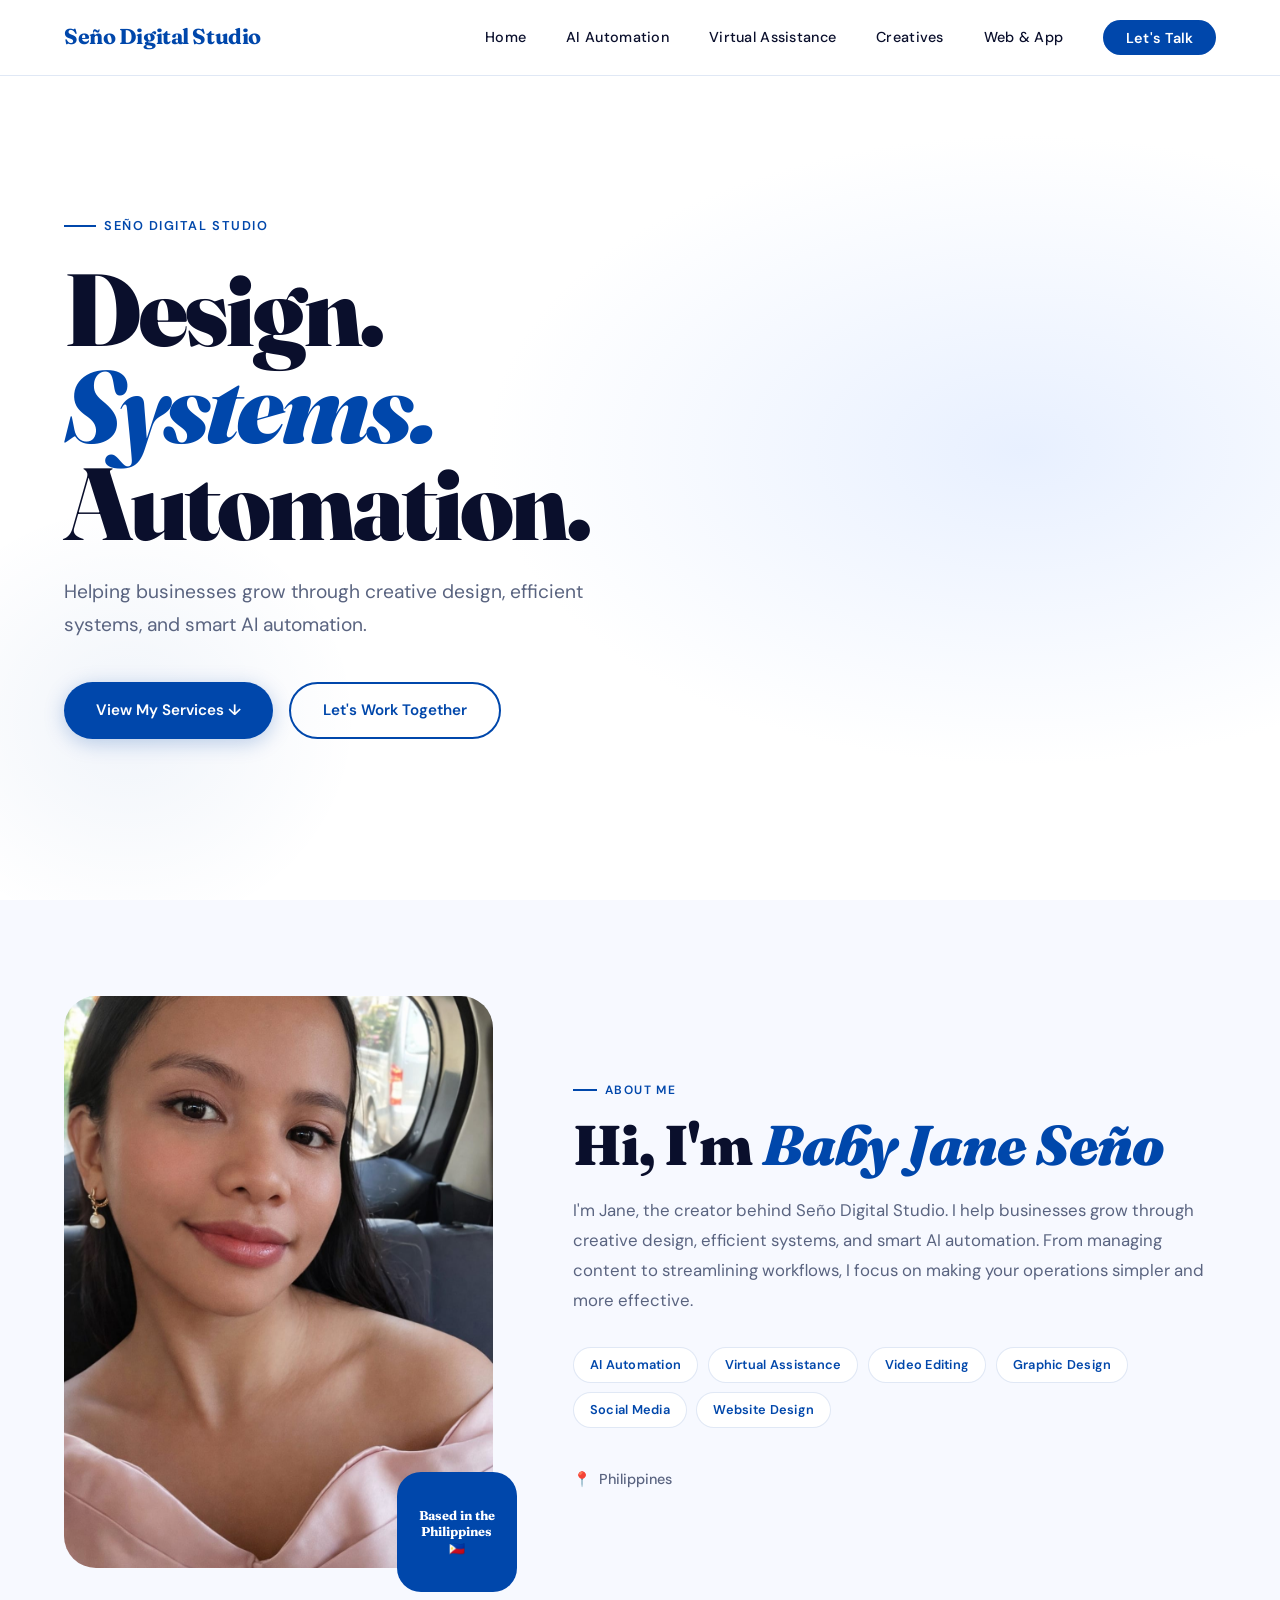
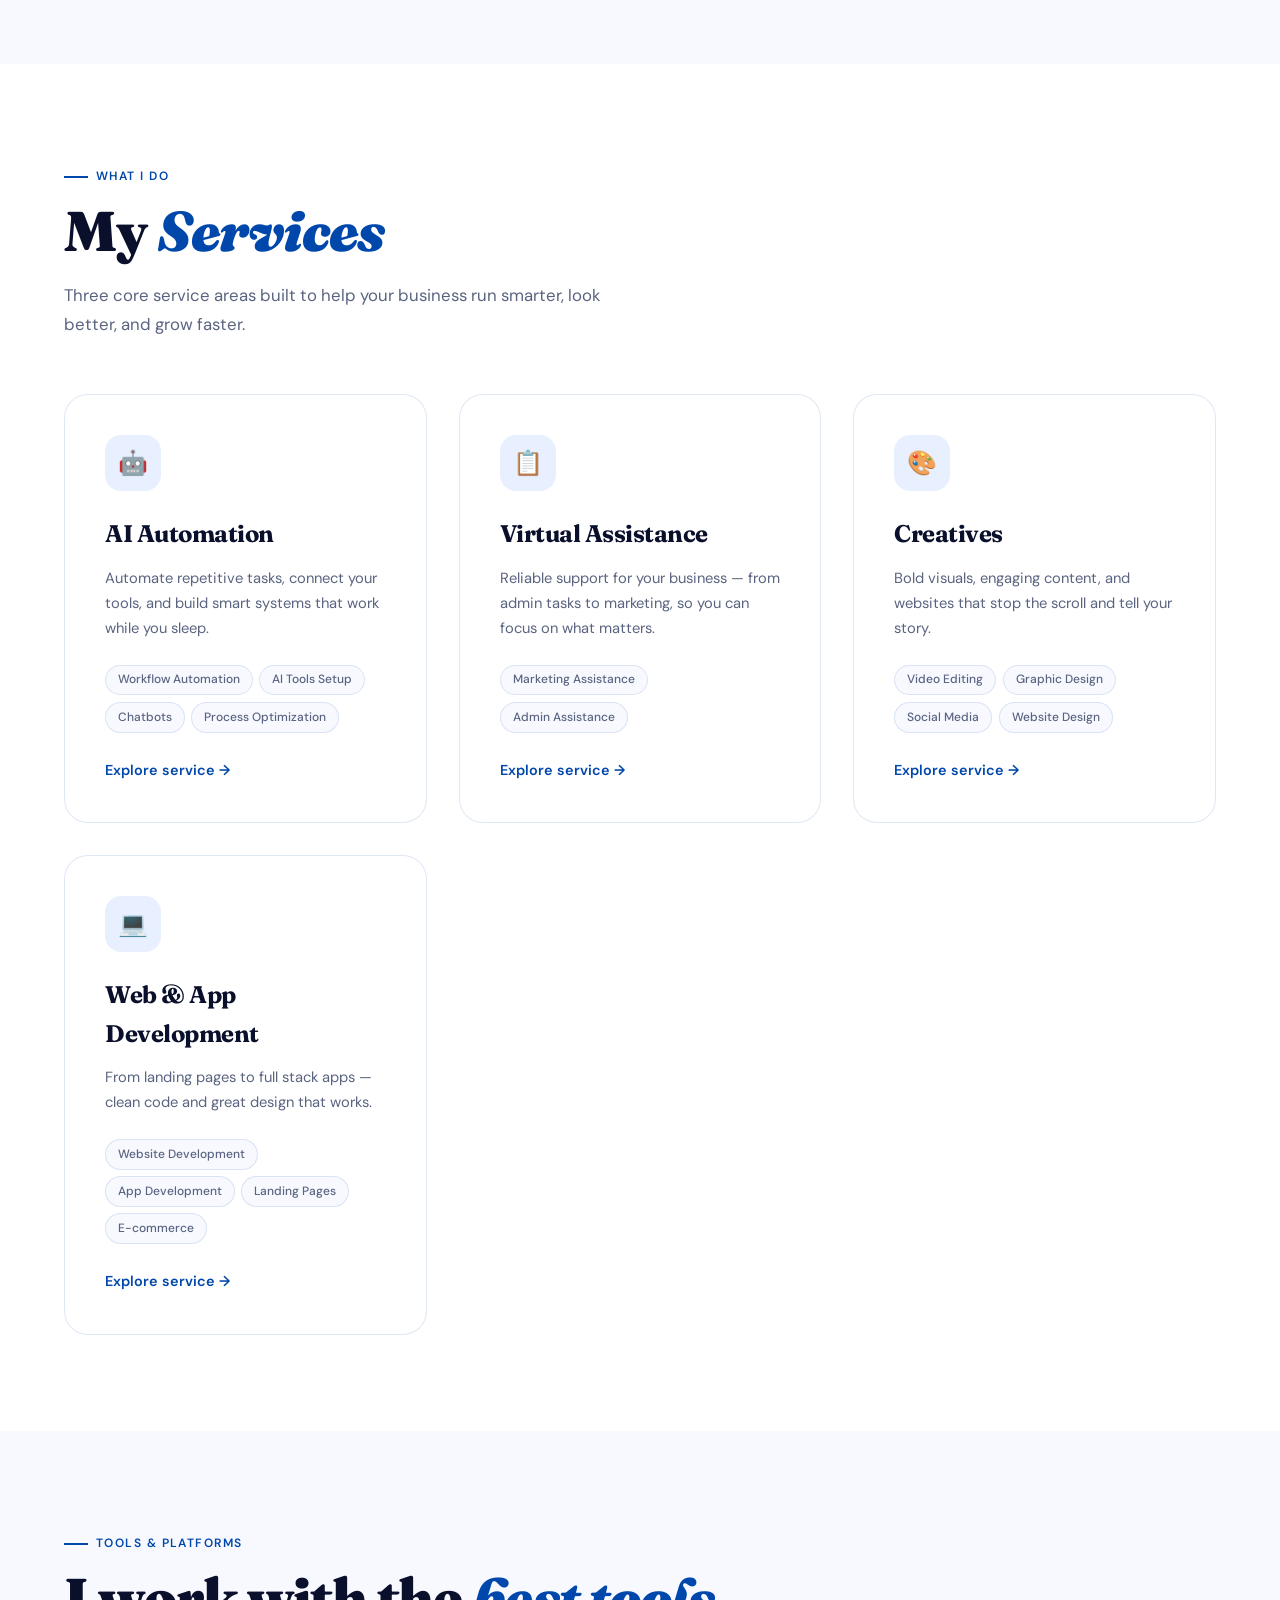
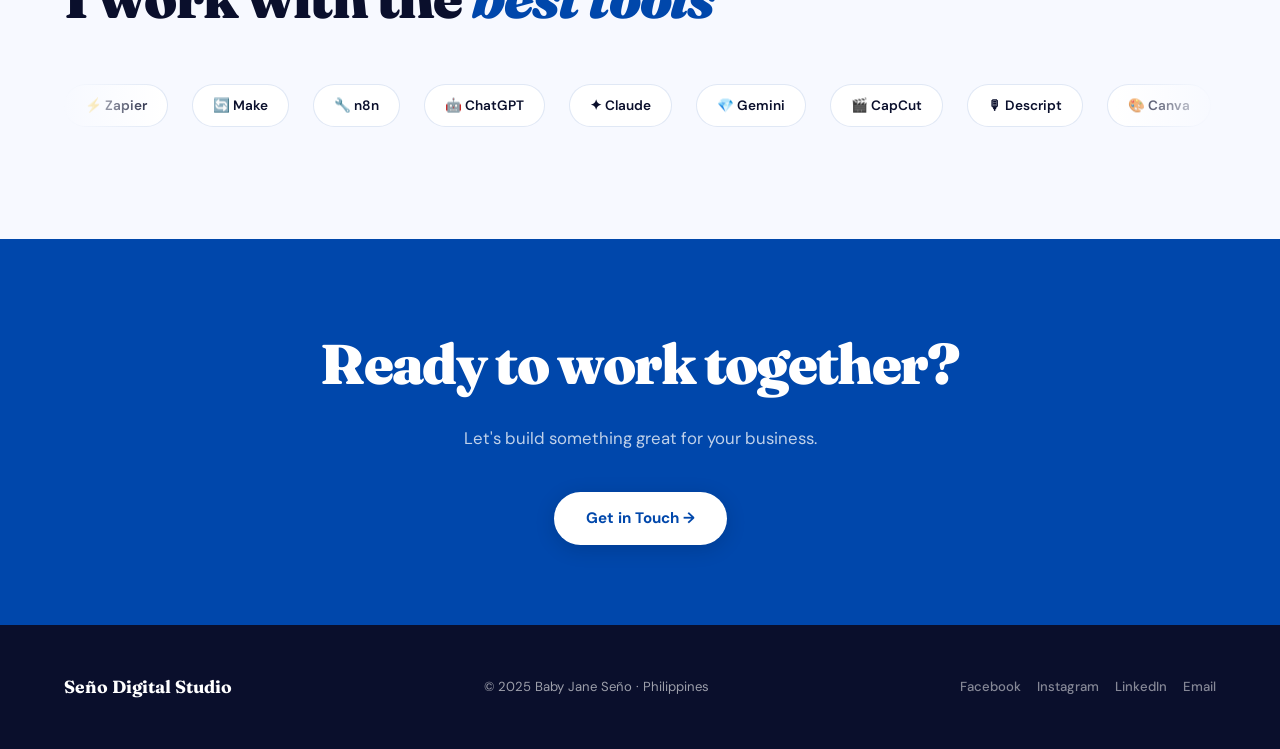
==== index.html @ e66ce0aa "Update index.html" ====
<!DOCTYPE html>
<html lang="en">
<head>
  <meta charset="UTF-8" />
  <meta name="viewport" content="width=device-width, initial-scale=1.0" />
  <title>Seño Digital Studio — Baby Jane Seño</title>
  <meta name="description" content="Helping businesses grow through design, systems, and smart automations. Freelance services in AI Automation, Virtual Assistance, and Creative Design.">
  <link rel="stylesheet" href="styles.css" />
  <!-- Google tag (gtag.js) -->
<script async src="https://www.googletagmanager.com/gtag/js?id=G-JZ7YSRFRRG"></script>
<script>
  window.dataLayer = window.dataLayer || [];
  function gtag(){dataLayer.push(arguments);}
  gtag('js', new Date());

  gtag('config', 'G-JZ7YSRFRRG');
</script>
</head>
<body>

<!-- NAV -->
<nav>
  <a href="/portfolio/index.html" class="nav-logo">Seño Digital Studio</a>
  <ul class="nav-links">
    <li><a href="/portfolio/index.html">Home</a></li>
    <li><a href="/portfolio/ai-automation.html">AI Automation</a></li>
    <li><a href="/portfolio/virtual-assistance.html">Virtual Assistance</a></li>
    <li><a href="/portfolio/creatives.html">Creatives</a></li>
    <li><a href="/portfolio/web-app-development.html">Web & App</a></li>
    <li><a href="/portfolio/contact.html" class="nav-cta">Let's Talk</a></li>
  </ul>
  <button class="hamburger" aria-label="Menu">
    <span></span><span></span><span></span>
  </button>
</nav>
<div class="mobile-menu">
  <a href="index.html">Home</a>
  <a href="ai-automation.html">AI Automation</a>
  <a href="virtual-assistance.html">Virtual Assistance</a>
  <a href="creatives.html">Creatives</a>
  <a href="/portfolio/web-app-development.html">Web & App</a>
  <a href="contact.html" class="nav-cta">Let's Talk</a>
</div>

<!-- HERO -->
<section class="hero">
  <div class="hero-bg"></div>
  <div class="hero-content">
    <div class="hero-eyebrow">Seño Digital Studio</div>
    <h1>Design.<br><em>Systems.</em><br>Automation.</h1>
    <p class="hero-sub">Helping businesses grow through creative design, efficient systems, and smart AI automation.</p>
    <div class="hero-actions">
      <a href="#services" class="btn-primary">View My Services ↓</a>
      <a href="contact.html" class="btn-secondary">Let's Work Together</a>
    </div>
  </div>
</section>

<!-- ABOUT -->
<section class="about" id="about">
  <div class="about-grid">
    <div class="about-photo reveal">
      <div class="about-photo-frame">
       <img src="profile.jpeg" alt="Baby Jane Seño" style="width:100%; height:100%; object-fit:cover;" />
      </div>
      <div class="about-photo-accent">Based in the<br>Philippines 🇵🇭</div>
    </div>
    <div class="about-text">
      <div class="section-label reveal">About Me</div>
      <h2 class="section-title reveal">Hi, I'm <em>Baby Jane Seño</em></h2>
      <p class="about-bio reveal">I'm Jane, the creator behind Seño Digital Studio. I help businesses grow through creative design, efficient systems, and smart AI automation. From managing content to streamlining workflows, I focus on making your operations simpler and more effective.</p>
      <div class="about-tags reveal">
        <span class="tag">AI Automation</span>
        <span class="tag">Virtual Assistance</span>
        <span class="tag">Video Editing</span>
        <span class="tag">Graphic Design</span>
        <span class="tag">Social Media</span>
        <span class="tag">Website Design</span>
      </div>
      <div class="about-location reveal">
        <span>📍</span> Philippines
      </div>
    </div>
  </div>
</section>

<!-- SERVICES -->
<section id="services" style="background: var(--white);">
  <div class="section-label reveal">What I Do</div>
  <h2 class="section-title reveal">My <em>Services</em></h2>
  <p class="section-sub reveal">Three core service areas built to help your business run smarter, look better, and grow faster.</p>
  <div class="services-grid">
    <a href="ai-automation.html" class="service-card reveal" data-delay="0">
      <div class="service-icon">🤖</div>
      <h3>AI Automation</h3>
      <p>Automate repetitive tasks, connect your tools, and build smart systems that work while you sleep.</p>
      <div class="service-sub-tags">
        <span class="sub-tag">Workflow Automation</span>
        <span class="sub-tag">AI Tools Setup</span>
        <span class="sub-tag">Chatbots</span>
        <span class="sub-tag">Process Optimization</span>
      </div>
      <span class="service-link">Explore service →</span>
    </a>
    <a href="virtual-assistance.html" class="service-card reveal" data-delay="100">
      <div class="service-icon">📋</div>
      <h3>Virtual Assistance</h3>
      <p>Reliable support for your business — from admin tasks to marketing, so you can focus on what matters.</p>
      <div class="service-sub-tags">
        <span class="sub-tag">Marketing Assistance</span>
        <span class="sub-tag">Admin Assistance</span>
      </div>
      <span class="service-link">Explore service →</span>
    </a>
    <a href="creatives.html" class="service-card reveal" data-delay="200">
      <div class="service-icon">🎨</div>
      <h3>Creatives</h3>
      <p>Bold visuals, engaging content, and websites that stop the scroll and tell your story.</p>
      <div class="service-sub-tags">
        <span class="sub-tag">Video Editing</span>
        <span class="sub-tag">Graphic Design</span>
        <span class="sub-tag">Social Media</span>
        <span class="sub-tag">Website Design</span>
      </div>
      <span class="service-link">Explore service →</span>
    </a>
    <a href="/portfolio/web-app-development.html" class="service-card reveal" data-delay="300">
  <div class="service-icon">💻</div>
  <h3>Web & App Development</h3>
  <p>From landing pages to full stack apps — clean code and great design that works.</p>
  <div class="service-sub-tags">
    <span class="sub-tag">Website Development</span>
    <span class="sub-tag">App Development</span>
    <span class="sub-tag">Landing Pages</span>
    <span class="sub-tag">E-commerce</span>
  </div>
  <span class="service-link">Explore service →</span>
</a>
  </div>
</section>

<!-- TOOLS -->
<section class="tools">
  <div class="section-label reveal">Tools & Platforms</div>
  <h2 class="section-title reveal" style="margin-bottom:2.5rem;">I work with the <em>best tools</em></h2>
  <div class="tools-marquee-wrapper">
    <div class="tools-marquee">
      <span class="tool-pill">⚡ Zapier</span>
      <span class="tool-pill">🔄 Make</span>
      <span class="tool-pill">🔧 n8n</span>
      <span class="tool-pill">🤖 ChatGPT</span>
      <span class="tool-pill">✦ Claude</span>
      <span class="tool-pill">💎 Gemini</span>
      <span class="tool-pill">🎬 CapCut</span>
      <span class="tool-pill">🎙 Descript</span>
      <span class="tool-pill">🎨 Canva</span>
      <span class="tool-pill">📊 Google Workspace</span>
      <span class="tool-pill">✅ Asana</span>
      <span class="tool-pill">📋 ClickUp</span>
      <span class="tool-pill">📌 Trello</span>
      <span class="tool-pill">📣 Buffer</span>
      <span class="tool-pill">🌐 WordPress</span>
      <span class="tool-pill">🏗 Wix</span>
      <span class="tool-pill">🔗 Carrd</span>
      <span class="tool-pill">🚂 Railway</span>
      <span class="tool-pill">▲ Vercel</span>
      <span class="tool-pill">🐙 GitHub</span>
      <span class="tool-pill">📋 Monday.com</span>
      <!-- Duplicate for infinite scroll -->
      <span class="tool-pill">⚡ Zapier</span>
      <span class="tool-pill">🔄 Make</span>
      <span class="tool-pill">🔧 n8n</span>
      <span class="tool-pill">🤖 ChatGPT</span>
      <span class="tool-pill">✦ Claude</span>
      <span class="tool-pill">💎 Gemini</span>
      <span class="tool-pill">🎬 CapCut</span>
      <span class="tool-pill">🎙 Descript</span>
      <span class="tool-pill">🎨 Canva</span>
      <span class="tool-pill">📊 Google Workspace</span>
      <span class="tool-pill">✅ Asana</span>
      <span class="tool-pill">📋 ClickUp</span>
      <span class="tool-pill">📌 Trello</span>
      <span class="tool-pill">📣 Buffer</span>
      <span class="tool-pill">🌐 WordPress</span>
      <span class="tool-pill">🏗 Wix</span>
      <span class="tool-pill">🔗 Carrd</span>
      <span class="tool-pill">🚂 Railway</span>
      <span class="tool-pill">▲ Vercel</span>
      <span class="tool-pill">🐙 GitHub</span>
      <span class="tool-pill">📋 Monday.com</span>
    </div>
  </div>
</section>

<!-- CTA -->
<div class="cta-band">
  <h2>Ready to work together?</h2>
  <p>Let's build something great for your business.</p>
  <a href="contact.html" class="btn-white">Get in Touch →</a>
</div>

<!-- FOOTER -->
<footer>
  <a href="index.html" class="footer-logo">Seño Digital Studio</a>
  <span class="footer-copy">© 2025 Baby Jane Seño · Philippines</span>
  <div class="footer-socials">
    <a href="https://www.facebook.com/profile.php?id=61582298600298" target="_blank">Facebook</a>
    <a href="https://www.instagram.com/enaj.freelancer" target="_blank">Instagram</a>
    <a href="https://www.linkedin.com/in/babyjaneseno" target="_blank">LinkedIn</a>
    <a href="mailto:enaj.freelance@gmail.com">Email</a>
  </div>
</footer>

<script src="main.js"></script>
</body>
</html>
---- styles.css ----
@import url('https://fonts.googleapis.com/css2?family=Fraunces:ital,opsz,wght@0,9..144,300;0,9..144,700;0,9..144,900;1,9..144,300;1,9..144,700&family=DM+Sans:wght@300;400;500;600&display=swap');

:root {
  --cobalt: #0047AB;
  --cobalt-dark: #003380;
  --cobalt-deeper: #002060;
  --cobalt-light: #e8f0ff;
  --cobalt-mid: #4a7fd4;
  --white: #ffffff;
  --off-white: #f7f9ff;
  --text-dark: #0a0f2c;
  --text-muted: #5a6480;
  --border: rgba(0, 71, 171, 0.12);
  --font-heading: 'Fraunces', serif;
  --font-body: 'DM Sans', sans-serif;
  --transition: 0.3s cubic-bezier(0.4, 0, 0.2, 1);
  --shadow: 0 4px 24px rgba(0, 71, 171, 0.10);
  --shadow-hover: 0 12px 40px rgba(0, 71, 171, 0.18);
}

*, *::before, *::after { box-sizing: border-box; margin: 0; padding: 0; }

html { scroll-behavior: smooth; }

body {
  font-family: var(--font-body);
  background: var(--white);
  color: var(--text-dark);
  line-height: 1.6;
  overflow-x: hidden;
}

/* ── NAV ── */
nav {
  position: fixed;
  top: 0; left: 0; right: 0;
  z-index: 100;
  display: flex;
  align-items: center;
  justify-content: space-between;
  padding: 1.25rem 5%;
  background: rgba(255,255,255,0.92);
  backdrop-filter: blur(12px);
  border-bottom: 1px solid var(--border);
  transition: var(--transition);
}

.nav-logo {
  font-family: var(--font-heading);
  font-size: 1.35rem;
  font-weight: 700;
  color: var(--cobalt);
  text-decoration: none;
  letter-spacing: -0.02em;
}

.nav-links {
  display: flex;
  gap: 2.5rem;
  list-style: none;
}

.nav-links a {
  font-size: 0.9rem;
  font-weight: 500;
  color: var(--text-dark);
  text-decoration: none;
  letter-spacing: 0.02em;
  transition: color var(--transition);
  position: relative;
}

.nav-links a::after {
  content: '';
  position: absolute;
  bottom: -4px; left: 0;
  width: 0; height: 2px;
  background: var(--cobalt);
  transition: width var(--transition);
}

.nav-links a:hover { color: var(--cobalt); }
.nav-links a:hover::after { width: 100%; }
.nav-links a.active { color: var(--cobalt); }
.nav-links a.active::after { width: 100%; }

.nav-cta {
  background: var(--cobalt);
  color: var(--white) !important;
  padding: 0.55rem 1.4rem;
  border-radius: 100px;
  font-weight: 600 !important;
  transition: background var(--transition), transform var(--transition) !important;
}
.nav-cta::after { display: none !important; }
.nav-cta:hover { background: var(--cobalt-dark) !important; transform: translateY(-1px); }

/* Hamburger */
.hamburger {
  display: none;
  flex-direction: column;
  gap: 5px;
  cursor: pointer;
  padding: 4px;
  background: none;
  border: none;
}
.hamburger span {
  display: block;
  width: 24px; height: 2px;
  background: var(--text-dark);
  border-radius: 2px;
  transition: var(--transition);
}
.hamburger.open span:nth-child(1) { transform: translateY(7px) rotate(45deg); }
.hamburger.open span:nth-child(2) { opacity: 0; }
.hamburger.open span:nth-child(3) { transform: translateY(-7px) rotate(-45deg); }

.mobile-menu {
  display: none;
  position: fixed;
  top: 72px; left: 0; right: 0;
  background: var(--white);
  border-bottom: 1px solid var(--border);
  padding: 1.5rem 5%;
  z-index: 99;
  flex-direction: column;
  gap: 1.25rem;
}
.mobile-menu.open { display: flex; }
.mobile-menu a {
  font-size: 1.05rem;
  font-weight: 500;
  color: var(--text-dark);
  text-decoration: none;
  padding: 0.5rem 0;
  border-bottom: 1px solid var(--border);
  transition: color var(--transition);
}
.mobile-menu a:hover { color: var(--cobalt); }
.mobile-menu a.nav-cta {
  background: var(--cobalt);
  color: var(--white);
  text-align: center;
  padding: 0.75rem;
  border-radius: 100px;
  border: none;
}

/* ── HERO ── */
.hero {
  min-height: 100vh;
  display: flex;
  align-items: center;
  padding: 8rem 5% 5rem;
  position: relative;
  overflow: hidden;
  background: var(--white);
}

.hero-bg {
  position: absolute;
  inset: 0;
  background:
    radial-gradient(ellipse 60% 50% at 80% 50%, var(--cobalt-light) 0%, transparent 70%),
    radial-gradient(ellipse 30% 40% at 10% 80%, rgba(0,71,171,0.06) 0%, transparent 60%);
  pointer-events: none;
}

.hero-content { position: relative; max-width: 780px; }

.hero-eyebrow {
  display: inline-flex;
  align-items: center;
  gap: 0.5rem;
  font-size: 0.8rem;
  font-weight: 600;
  letter-spacing: 0.12em;
  text-transform: uppercase;
  color: var(--cobalt);
  margin-bottom: 1.5rem;
}

.hero-eyebrow::before {
  content: '';
  display: block;
  width: 32px; height: 2px;
  background: var(--cobalt);
}

.hero h1 {
  font-family: var(--font-heading);
  font-size: clamp(3.2rem, 8vw, 6.5rem);
  font-weight: 900;
  line-height: 0.95;
  letter-spacing: -0.03em;
  color: var(--text-dark);
  margin-bottom: 1.5rem;
}

.hero h1 em {
  font-style: italic;
  color: var(--cobalt);
}

.hero-sub {
  font-size: clamp(1rem, 2vw, 1.2rem);
  color: var(--text-muted);
  max-width: 520px;
  margin-bottom: 2.5rem;
  line-height: 1.7;
  font-weight: 400;
}

.hero-actions { display: flex; gap: 1rem; flex-wrap: wrap; }

.btn-primary {
  display: inline-flex;
  align-items: center;
  gap: 0.5rem;
  background: var(--cobalt);
  color: var(--white);
  padding: 0.9rem 2rem;
  border-radius: 100px;
  font-weight: 600;
  font-size: 0.95rem;
  text-decoration: none;
  transition: background var(--transition), transform var(--transition), box-shadow var(--transition);
  box-shadow: 0 4px 20px rgba(0,71,171,0.25);
}
.btn-primary:hover { background: var(--cobalt-dark); transform: translateY(-2px); box-shadow: 0 8px 30px rgba(0,71,171,0.35); }

.btn-secondary {
  display: inline-flex;
  align-items: center;
  gap: 0.5rem;
  background: transparent;
  color: var(--cobalt);
  padding: 0.9rem 2rem;
  border-radius: 100px;
  font-weight: 600;
  font-size: 0.95rem;
  text-decoration: none;
  border: 2px solid var(--cobalt);
  transition: background var(--transition), color var(--transition), transform var(--transition);
}
.btn-secondary:hover { background: var(--cobalt); color: var(--white); transform: translateY(-2px); }

/* ── SECTIONS ── */
section { padding: 6rem 5%; }

.section-label {
  display: inline-flex;
  align-items: center;
  gap: 0.5rem;
  font-size: 0.75rem;
  font-weight: 600;
  letter-spacing: 0.12em;
  text-transform: uppercase;
  color: var(--cobalt);
  margin-bottom: 1rem;
}
.section-label::before {
  content: '';
  display: block;
  width: 24px; height: 2px;
  background: var(--cobalt);
}

.section-title {
  font-family: var(--font-heading);
  font-size: clamp(2rem, 5vw, 3.5rem);
  font-weight: 900;
  line-height: 1.05;
  letter-spacing: -0.02em;
  color: var(--text-dark);
  margin-bottom: 1.25rem;
}

.section-title em { font-style: italic; color: var(--cobalt); }

.section-sub {
  font-size: 1.05rem;
  color: var(--text-muted);
  max-width: 560px;
  line-height: 1.7;
  margin-bottom: 3.5rem;
}

/* ── ABOUT ── */
.about { background: var(--off-white); }

.about-grid {
  display: grid;
  grid-template-columns: 1fr 1.5fr;
  gap: 5rem;
  align-items: center;
}

.about-photo {
  position: relative;
}

.about-photo-frame {
  width: 100%;
  aspect-ratio: 3/4;
  background: var(--cobalt-light);
  border-radius: 2rem;
  overflow: hidden;
  position: relative;
}

.about-photo-frame img {
  width: 100%; height: 100%;
  object-fit: cover;
}

.about-photo-placeholder {
  width: 100%; height: 100%;
  display: flex;
  flex-direction: column;
  align-items: center;
  justify-content: center;
  color: var(--cobalt);
  gap: 1rem;
}

.about-photo-placeholder svg { opacity: 0.4; }

.about-photo-accent {
  position: absolute;
  bottom: -1.5rem; right: -1.5rem;
  width: 120px; height: 120px;
  background: var(--cobalt);
  border-radius: 1.5rem;
  display: flex;
  align-items: center;
  justify-content: center;
  color: var(--white);
  font-family: var(--font-heading);
  font-size: 0.8rem;
  font-weight: 700;
  text-align: center;
  line-height: 1.3;
  padding: 1rem;
}

.about-bio {
  font-size: 1.05rem;
  color: var(--text-muted);
  line-height: 1.8;
  margin-bottom: 2rem;
}

.about-tags {
  display: flex;
  flex-wrap: wrap;
  gap: 0.6rem;
  margin-bottom: 2.5rem;
}

.tag {
  background: var(--white);
  border: 1px solid var(--border);
  color: var(--cobalt);
  font-size: 0.8rem;
  font-weight: 600;
  padding: 0.4rem 1rem;
  border-radius: 100px;
  letter-spacing: 0.02em;
}

.about-location {
  display: flex;
  align-items: center;
  gap: 0.5rem;
  font-size: 0.9rem;
  color: var(--text-muted);
  font-weight: 500;
}

/* ── SERVICES ── */
.services-grid {
  display: grid;
  grid-template-columns: repeat(3, 1fr);
  gap: 2rem;
}

.service-card {
  background: var(--white);
  border: 1px solid var(--border);
  border-radius: 1.5rem;
  padding: 2.5rem;
  text-decoration: none;
  color: inherit;
  transition: transform var(--transition), box-shadow var(--transition), border-color var(--transition);
  position: relative;
  overflow: hidden;
  display: block;
}

.service-card::before {
  content: '';
  position: absolute;
  top: 0; left: 0; right: 0;
  height: 4px;
  background: var(--cobalt);
  transform: scaleX(0);
  transform-origin: left;
  transition: transform var(--transition);
}

.service-card:hover {
  transform: translateY(-6px);
  box-shadow: var(--shadow-hover);
  border-color: rgba(0,71,171,0.2);
}

.service-card:hover::before { transform: scaleX(1); }

.service-icon {
  width: 56px; height: 56px;
  background: var(--cobalt-light);
  border-radius: 1rem;
  display: flex;
  align-items: center;
  justify-content: center;
  margin-bottom: 1.5rem;
  font-size: 1.5rem;
}

.service-card h3 {
  font-family: var(--font-heading);
  font-size: 1.5rem;
  font-weight: 700;
  color: var(--text-dark);
  margin-bottom: 0.75rem;
  letter-spacing: -0.02em;
}

.service-card p {
  font-size: 0.92rem;
  color: var(--text-muted);
  line-height: 1.7;
  margin-bottom: 1.5rem;
}

.service-sub-tags {
  display: flex;
  flex-wrap: wrap;
  gap: 0.4rem;
  margin-bottom: 1.5rem;
}

.sub-tag {
  background: var(--off-white);
  color: var(--text-muted);
  font-size: 0.75rem;
  font-weight: 500;
  padding: 0.3rem 0.75rem;
  border-radius: 100px;
  border: 1px solid var(--border);
}

.service-link {
  display: inline-flex;
  align-items: center;
  gap: 0.4rem;
  color: var(--cobalt);
  font-weight: 600;
  font-size: 0.9rem;
  transition: gap var(--transition);
}
.service-card:hover .service-link { gap: 0.75rem; }

/* ── TOOLS ── */
.tools { background: var(--off-white); }

.tools-marquee-wrapper {
  overflow: hidden;
  position: relative;
  padding: 1rem 0;
}

.tools-marquee-wrapper::before,
.tools-marquee-wrapper::after {
  content: '';
  position: absolute;
  top: 0; bottom: 0;
  width: 100px;
  z-index: 2;
}
.tools-marquee-wrapper::before { left: 0; background: linear-gradient(to right, var(--off-white), transparent); }
.tools-marquee-wrapper::after { right: 0; background: linear-gradient(to left, var(--off-white), transparent); }

.tools-marquee {
  display: flex;
  gap: 1.5rem;
  animation: marquee 30s linear infinite;
  width: max-content;
}

.tools-marquee:hover { animation-play-state: paused; }

@keyframes marquee {
  from { transform: translateX(0); }
  to { transform: translateX(-50%); }
}

.tool-pill {
  display: flex;
  align-items: center;
  gap: 0.5rem;
  background: var(--white);
  border: 1px solid var(--border);
  border-radius: 100px;
  padding: 0.6rem 1.25rem;
  font-size: 0.85rem;
  font-weight: 600;
  color: var(--text-dark);
  white-space: nowrap;
  transition: border-color var(--transition), color var(--transition);
}

/* ── PORTFOLIO ── */
.portfolio-grid {
  display: grid;
  grid-template-columns: repeat(3, 1fr);
  gap: 1.5rem;
}

.portfolio-card {
  background: var(--off-white);
  border: 1px solid var(--border);
  border-radius: 1.25rem;
  overflow: hidden;
  transition: transform var(--transition), box-shadow var(--transition);
  text-decoration: none;
  color: inherit;
}

.portfolio-card:hover { transform: translateY(-4px); box-shadow: var(--shadow-hover); }

.portfolio-thumb {
  aspect-ratio: 16/10;
  background: linear-gradient(135deg, var(--cobalt-light), var(--cobalt-mid));
  display: flex;
  align-items: center;
  justify-content: center;
  color: var(--white);
  font-family: var(--font-heading);
  font-size: 1.1rem;
  font-style: italic;
  font-weight: 700;
  letter-spacing: -0.01em;
}

.portfolio-info { padding: 1.5rem; }

.portfolio-info h4 {
  font-family: var(--font-heading);
  font-size: 1.1rem;
  font-weight: 700;
  margin-bottom: 0.4rem;
  letter-spacing: -0.01em;
}

.portfolio-info p {
  font-size: 0.85rem;
  color: var(--text-muted);
  line-height: 1.6;
}

/* ── PRICING ── */
.pricing { background: var(--off-white); }

.pricing-grid {
  display: grid;
  grid-template-columns: repeat(3, 1fr);
  gap: 1.5rem;
}

.pricing-card {
  background: var(--white);
  border: 1px solid var(--border);
  border-radius: 1.5rem;
  padding: 2.25rem;
  position: relative;
  transition: transform var(--transition), box-shadow var(--transition);
}

.pricing-card:hover { transform: translateY(-4px); box-shadow: var(--shadow-hover); }

.pricing-card.featured {
  background: var(--cobalt);
  border-color: var(--cobalt);
  color: var(--white);
}

.pricing-badge {
  position: absolute;
  top: -12px; left: 50%;
  transform: translateX(-50%);
  background: var(--text-dark);
  color: var(--white);
  font-size: 0.7rem;
  font-weight: 700;
  letter-spacing: 0.1em;
  text-transform: uppercase;
  padding: 0.3rem 0.9rem;
  border-radius: 100px;
}

.pricing-tier {
  font-size: 0.75rem;
  font-weight: 700;
  letter-spacing: 0.1em;
  text-transform: uppercase;
  color: var(--cobalt);
  margin-bottom: 0.5rem;
}

.pricing-card.featured .pricing-tier { color: rgba(255,255,255,0.7); }

.pricing-price {
  font-family: var(--font-heading);
  font-size: 2.5rem;
  font-weight: 900;
  letter-spacing: -0.03em;
  color: var(--text-dark);
  margin-bottom: 0.25rem;
  line-height: 1;
}

.pricing-card.featured .pricing-price { color: var(--white); }

.pricing-unit {
  font-size: 0.82rem;
  color: var(--text-muted);
  margin-bottom: 1.5rem;
}

.pricing-card.featured .pricing-unit { color: rgba(255,255,255,0.65); }

.pricing-features {
  list-style: none;
  display: flex;
  flex-direction: column;
  gap: 0.65rem;
  margin-bottom: 2rem;
}

.pricing-features li {
  display: flex;
  align-items: flex-start;
  gap: 0.6rem;
  font-size: 0.88rem;
  color: var(--text-muted);
  line-height: 1.5;
}

.pricing-card.featured .pricing-features li { color: rgba(255,255,255,0.85); }

.pricing-features li::before {
  content: '✓';
  color: var(--cobalt);
  font-weight: 700;
  flex-shrink: 0;
  margin-top: 1px;
}

.pricing-card.featured .pricing-features li::before { color: rgba(255,255,255,0.9); }

.pricing-cta {
  display: block;
  text-align: center;
  padding: 0.8rem;
  border-radius: 100px;
  font-weight: 600;
  font-size: 0.9rem;
  text-decoration: none;
  transition: var(--transition);
  border: 2px solid var(--cobalt);
  color: var(--cobalt);
  background: transparent;
}

.pricing-cta:hover { background: var(--cobalt); color: var(--white); }

.pricing-card.featured .pricing-cta {
  background: var(--white);
  color: var(--cobalt);
  border-color: var(--white);
}

.pricing-card.featured .pricing-cta:hover { background: rgba(255,255,255,0.9); }

.pricing-note {
  text-align: center;
  font-size: 0.82rem;
  color: var(--text-muted);
  margin-top: 2rem;
  font-style: italic;
}

/* ── SERVICE PAGE HERO ── */
.page-hero {
  padding: 10rem 5% 5rem;
  background: var(--white);
  position: relative;
  overflow: hidden;
}

.page-hero-bg {
  position: absolute;
  inset: 0;
  background: radial-gradient(ellipse 50% 80% at 90% 50%, var(--cobalt-light) 0%, transparent 70%);
  pointer-events: none;
}

.page-hero-content { position: relative; max-width: 700px; }

.page-hero h1 {
  font-family: var(--font-heading);
  font-size: clamp(2.8rem, 7vw, 5.5rem);
  font-weight: 900;
  line-height: 0.95;
  letter-spacing: -0.03em;
  color: var(--text-dark);
  margin-bottom: 1.25rem;
}

.page-hero h1 em { font-style: italic; color: var(--cobalt); }

.page-hero p {
  font-size: 1.1rem;
  color: var(--text-muted);
  max-width: 520px;
  line-height: 1.7;
  margin-bottom: 2rem;
}

.tool-badges {
  display: flex;
  flex-wrap: wrap;
  gap: 0.5rem;
  margin-top: 1.5rem;
}

.tool-badge {
  background: var(--cobalt-light);
  color: var(--cobalt);
  font-size: 0.78rem;
  font-weight: 600;
  padding: 0.35rem 0.9rem;
  border-radius: 100px;
  letter-spacing: 0.02em;
}

/* ── SUB SERVICES ── */
.sub-services-grid {
  display: grid;
  grid-template-columns: repeat(2, 1fr);
  gap: 1.5rem;
}

.sub-card {
  background: var(--white);
  border: 1px solid var(--border);
  border-radius: 1.25rem;
  padding: 2rem;
  transition: transform var(--transition), box-shadow var(--transition);
}

.sub-card:hover { transform: translateY(-4px); box-shadow: var(--shadow); }

.sub-card-icon {
  font-size: 1.75rem;
  margin-bottom: 1rem;
}

.sub-card h3 {
  font-family: var(--font-heading);
  font-size: 1.25rem;
  font-weight: 700;
  letter-spacing: -0.02em;
  margin-bottom: 0.5rem;
}

.sub-card p {
  font-size: 0.9rem;
  color: var(--text-muted);
  line-height: 1.7;
}

/* ── CONTACT ── */
.contact-grid {
  display: grid;
  grid-template-columns: 1fr 1fr;
  gap: 5rem;
  align-items: start;
}

.contact-info-list {
  list-style: none;
  display: flex;
  flex-direction: column;
  gap: 1.25rem;
  margin: 2rem 0;
}

.contact-info-list li a {
  display: flex;
  align-items: center;
  gap: 0.75rem;
  color: var(--text-dark);
  text-decoration: none;
  font-size: 0.95rem;
  font-weight: 500;
  transition: color var(--transition);
}

.contact-info-list li a:hover { color: var(--cobalt); }

.contact-icon {
  width: 40px; height: 40px;
  background: var(--cobalt-light);
  border-radius: 0.75rem;
  display: flex;
  align-items: center;
  justify-content: center;
  font-size: 1rem;
  flex-shrink: 0;
}

.contact-form {
  background: var(--off-white);
  border: 1px solid var(--border);
  border-radius: 1.5rem;
  padding: 2.5rem;
}

.form-group {
  margin-bottom: 1.25rem;
}

.form-group label {
  display: block;
  font-size: 0.82rem;
  font-weight: 600;
  color: var(--text-dark);
  margin-bottom: 0.4rem;
  letter-spacing: 0.02em;
}

.form-group input,
.form-group select,
.form-group textarea {
  width: 100%;
  padding: 0.8rem 1rem;
  border: 1.5px solid var(--border);
  border-radius: 0.75rem;
  font-family: var(--font-body);
  font-size: 0.92rem;
  color: var(--text-dark);
  background: var(--white);
  transition: border-color var(--transition);
  outline: none;
  appearance: none;
}

.form-group input:focus,
.form-group select:focus,
.form-group textarea:focus { border-color: var(--cobalt); }

.form-group textarea { resize: vertical; min-height: 120px; }

.form-submit {
  width: 100%;
  padding: 0.9rem;
  background: var(--cobalt);
  color: var(--white);
  font-family: var(--font-body);
  font-size: 0.95rem;
  font-weight: 600;
  border: none;
  border-radius: 100px;
  cursor: pointer;
  transition: background var(--transition), transform var(--transition);
}

.form-submit:hover { background: var(--cobalt-dark); transform: translateY(-1px); }

/* ── CTA BAND ── */
.cta-band {
  background: var(--cobalt);
  padding: 5rem 5%;
  text-align: center;
}

.cta-band h2 {
  font-family: var(--font-heading);
  font-size: clamp(2rem, 5vw, 3.5rem);
  font-weight: 900;
  color: var(--white);
  letter-spacing: -0.03em;
  margin-bottom: 1rem;
}

.cta-band p {
  color: rgba(255,255,255,0.75);
  font-size: 1.05rem;
  margin-bottom: 2.5rem;
}

.btn-white {
  display: inline-flex;
  align-items: center;
  gap: 0.5rem;
  background: var(--white);
  color: var(--cobalt);
  padding: 0.9rem 2rem;
  border-radius: 100px;
  font-weight: 700;
  font-size: 0.95rem;
  text-decoration: none;
  transition: transform var(--transition), box-shadow var(--transition);
  box-shadow: 0 4px 20px rgba(0,0,0,0.15);
}
.btn-white:hover { transform: translateY(-2px); box-shadow: 0 8px 30px rgba(0,0,0,0.2); }

/* ── FOOTER ── */
footer {
  background: var(--text-dark);
  color: rgba(255,255,255,0.6);
  padding: 3rem 5%;
  display: flex;
  align-items: center;
  justify-content: space-between;
  flex-wrap: wrap;
  gap: 1.5rem;
}

.footer-logo {
  font-family: var(--font-heading);
  font-size: 1.1rem;
  font-weight: 700;
  color: var(--white);
  text-decoration: none;
}

.footer-copy { font-size: 0.82rem; }

.footer-socials {
  display: flex;
  gap: 1rem;
}

.footer-socials a {
  color: rgba(255,255,255,0.5);
  text-decoration: none;
  font-size: 0.82rem;
  font-weight: 500;
  transition: color var(--transition);
}
.footer-socials a:hover { color: var(--white); }

/* ── RESPONSIVE ── */
@media (max-width: 900px) {
  .nav-links { display: none; }
  .hamburger { display: flex; }
  .about-grid { grid-template-columns: 1fr; gap: 3rem; }
  .about-photo { max-width: 320px; margin: 0 auto; }
  .services-grid { grid-template-columns: 1fr; }
  .pricing-grid { grid-template-columns: 1fr; }
  .portfolio-grid { grid-template-columns: 1fr 1fr; }
  .sub-services-grid { grid-template-columns: 1fr; }
  .contact-grid { grid-template-columns: 1fr; gap: 3rem; }
}

@media (max-width: 600px) {
  section { padding: 4rem 5%; }
  .hero { padding: 7rem 5% 4rem; }
  .page-hero { padding: 8rem 5% 4rem; }
  .portfolio-grid { grid-template-columns: 1fr; }
  footer { flex-direction: column; text-align: center; }
}

/* ── ANIMATIONS ── */
.reveal {
  opacity: 0;
  transform: translateY(24px);
  transition: opacity 0.6s ease, transform 0.6s ease;
}
.reveal.visible {
  opacity: 1;
  transform: translateY(0);
}
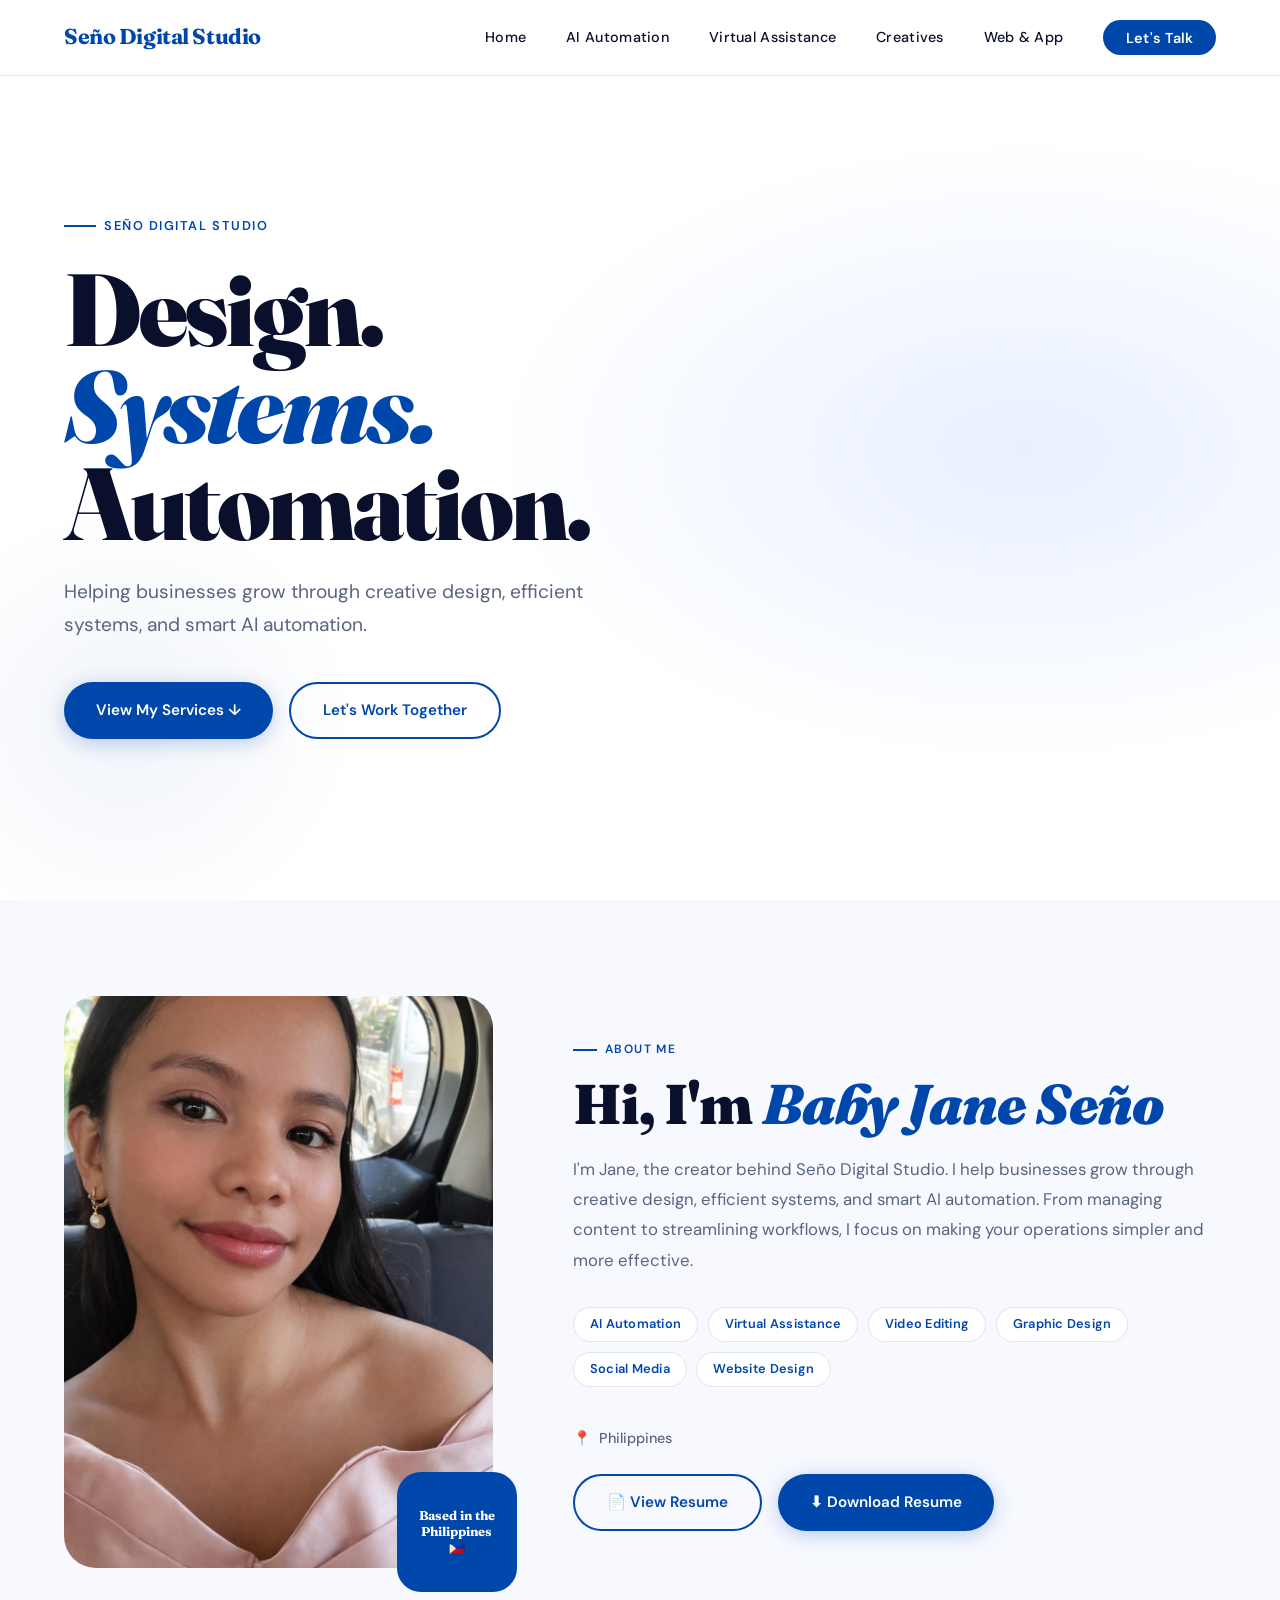
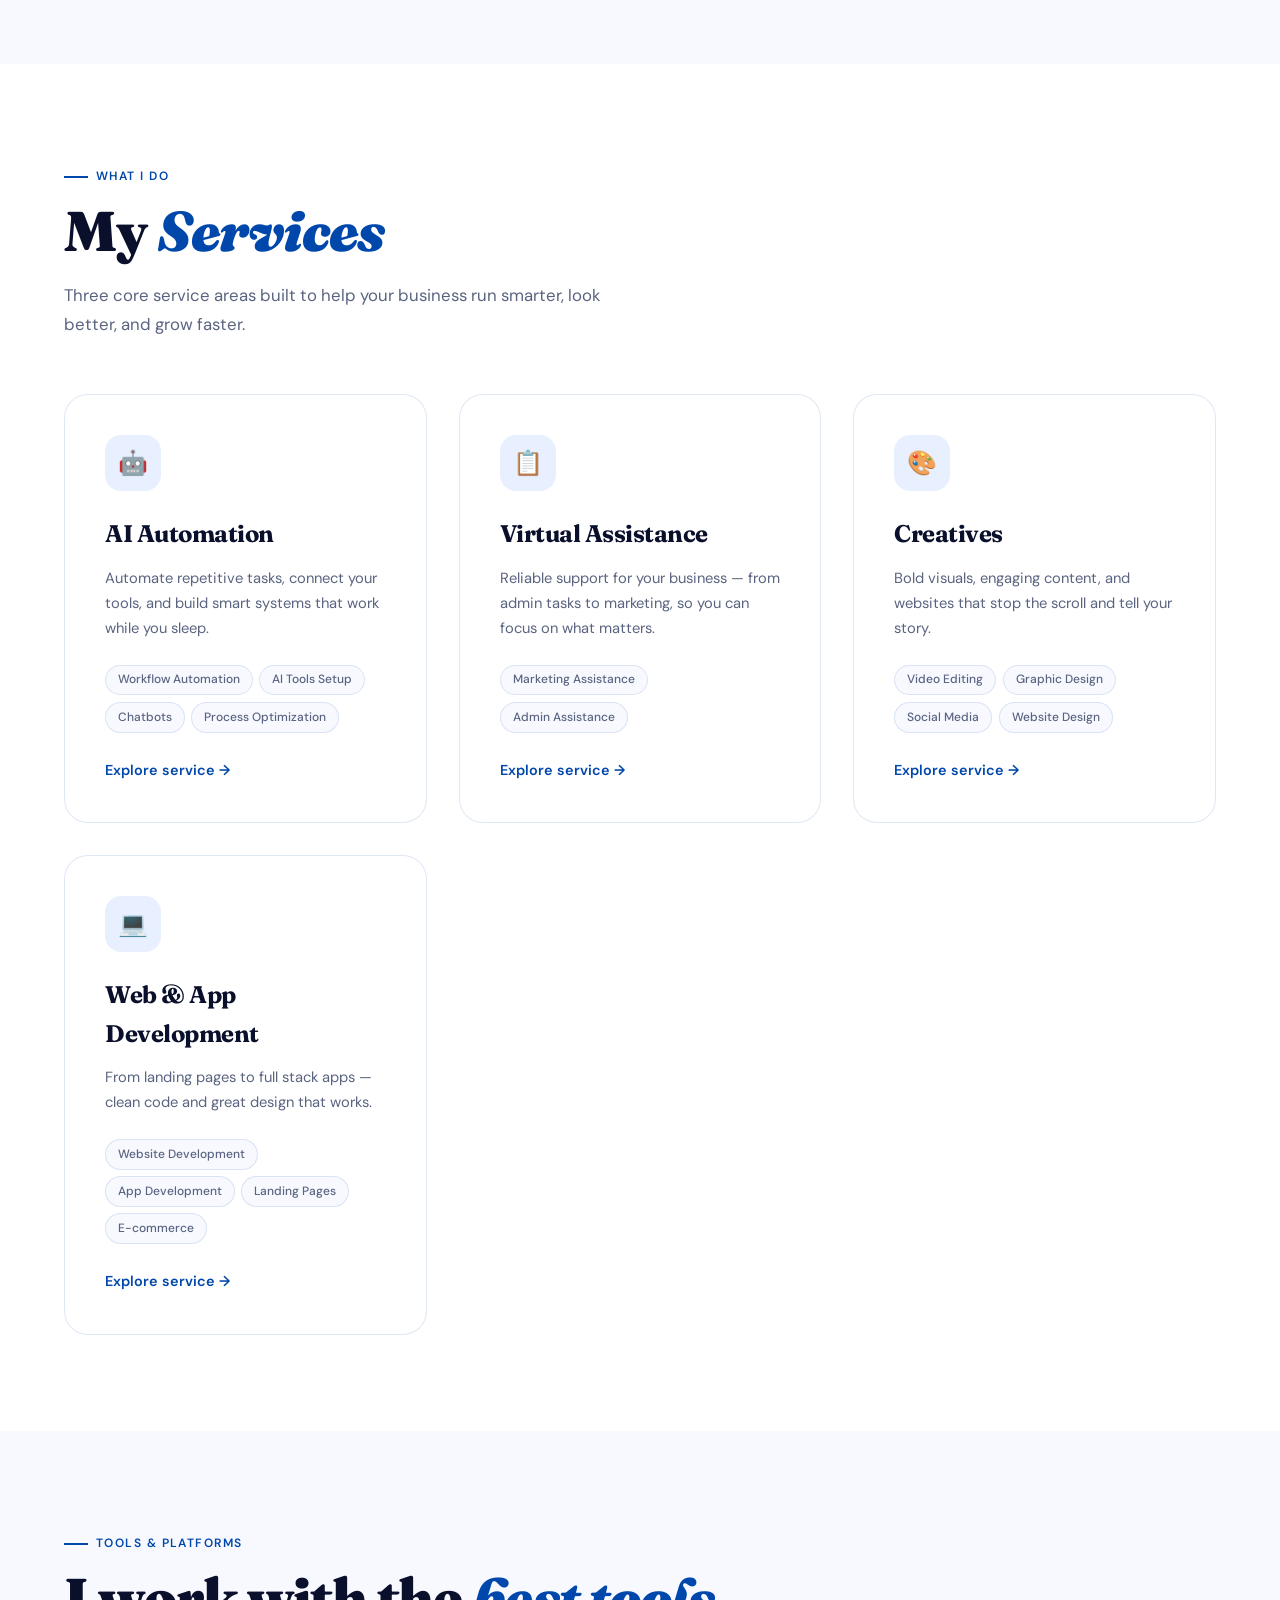
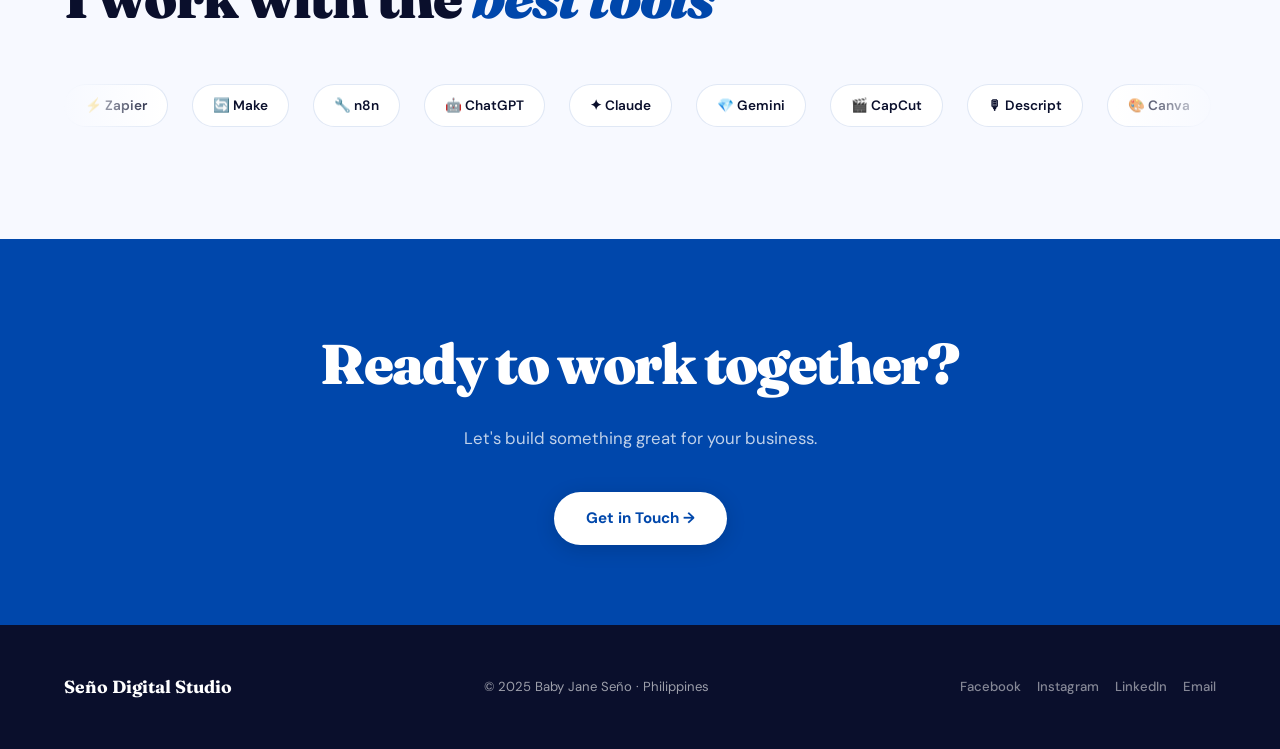
==== commit fc47a618: "Update index.html" ====
--- a/index.html
+++ b/index.html
@@ -78,8 +78,16 @@
         <span class="tag">Website Design</span>
       </div>
       <div class="about-location reveal">
-        <span>📍</span> Philippines
-      </div>
+  <span>📍</span> Philippines
+</div>
+<div style="display:flex; gap:1rem; flex-wrap:wrap; margin-top:1.5rem;" class="reveal">
+  <a href="/portfolio/assets/Resume-Seno-BabyJane.pdf" target="_blank" class="btn-secondary">
+    📄 View Resume
+  </a>
+  <a href="/portfolio/assets/Resume-Seno-BabyJane.pdf" download="Resume-Seno-BabyJane.pdf" class="btn-primary">
+    ⬇ Download Resume
+  </a>
+</div>
     </div>
   </div>
 </section>
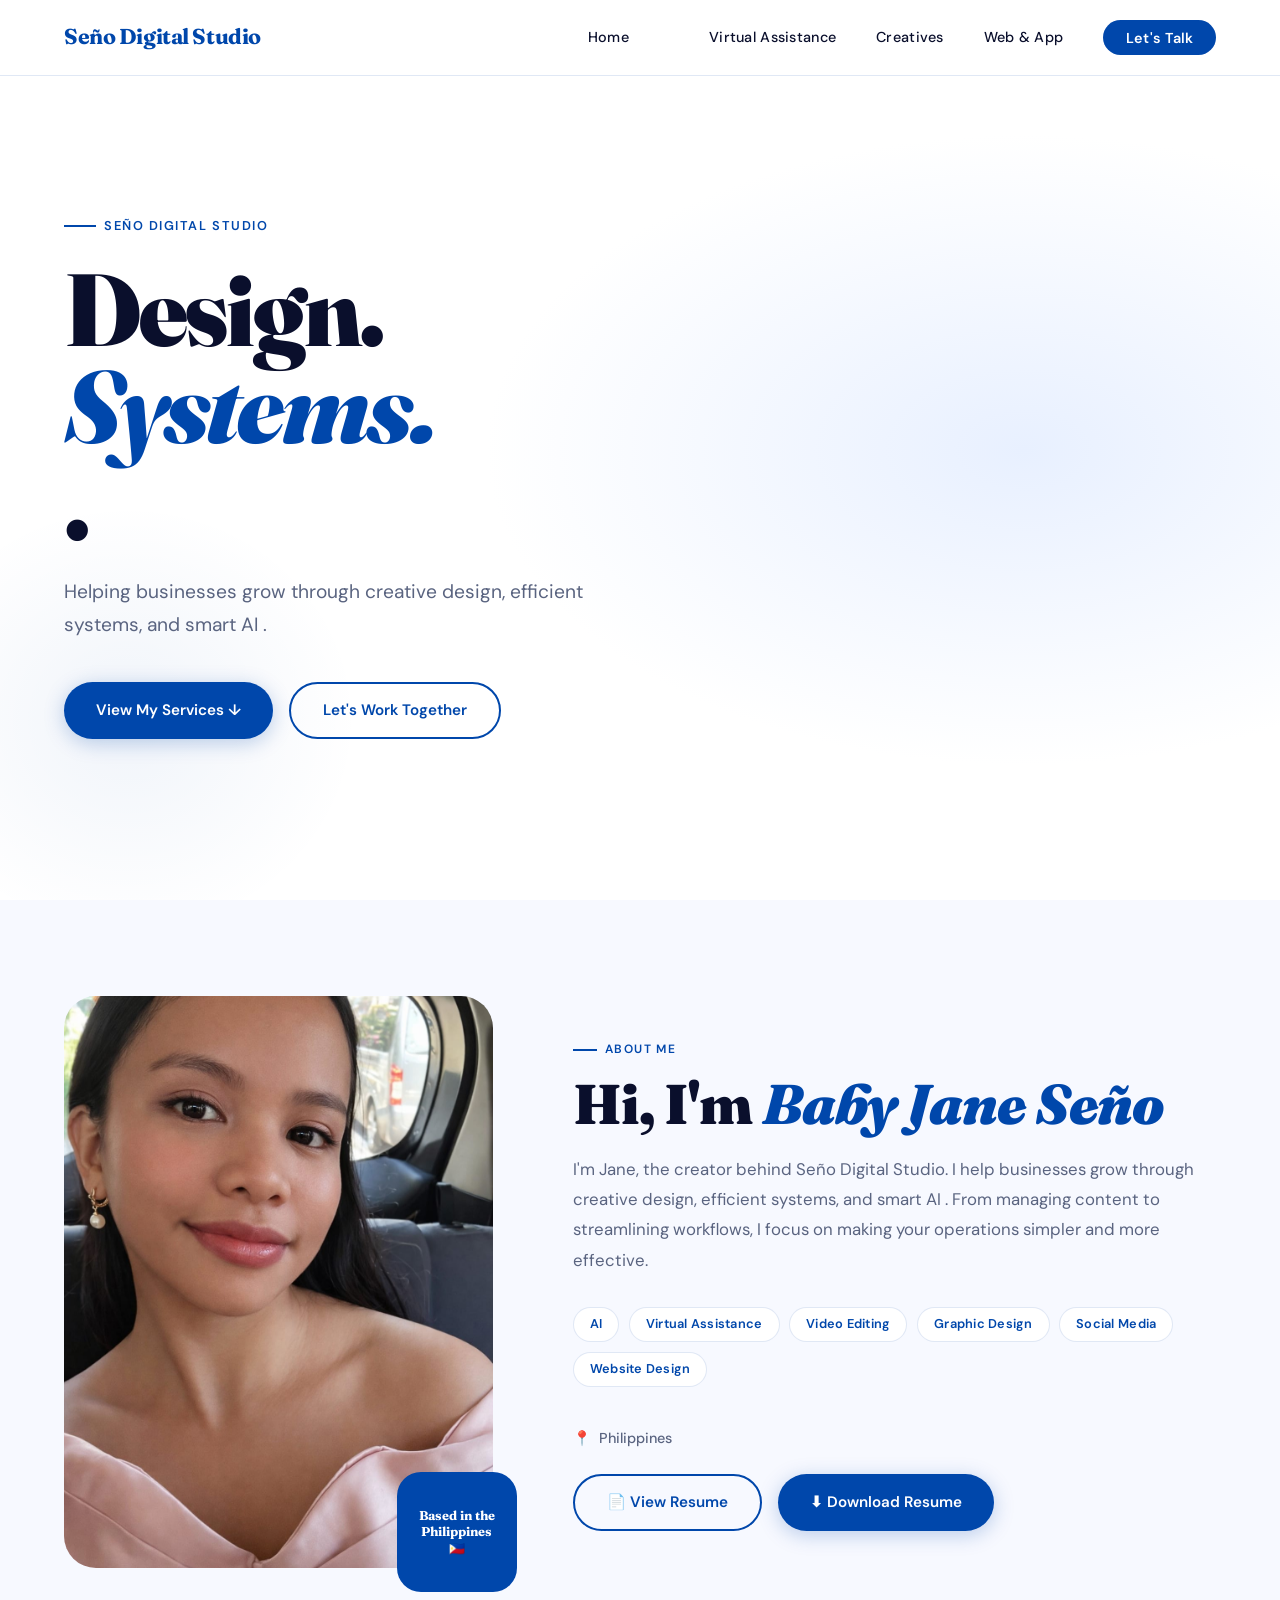
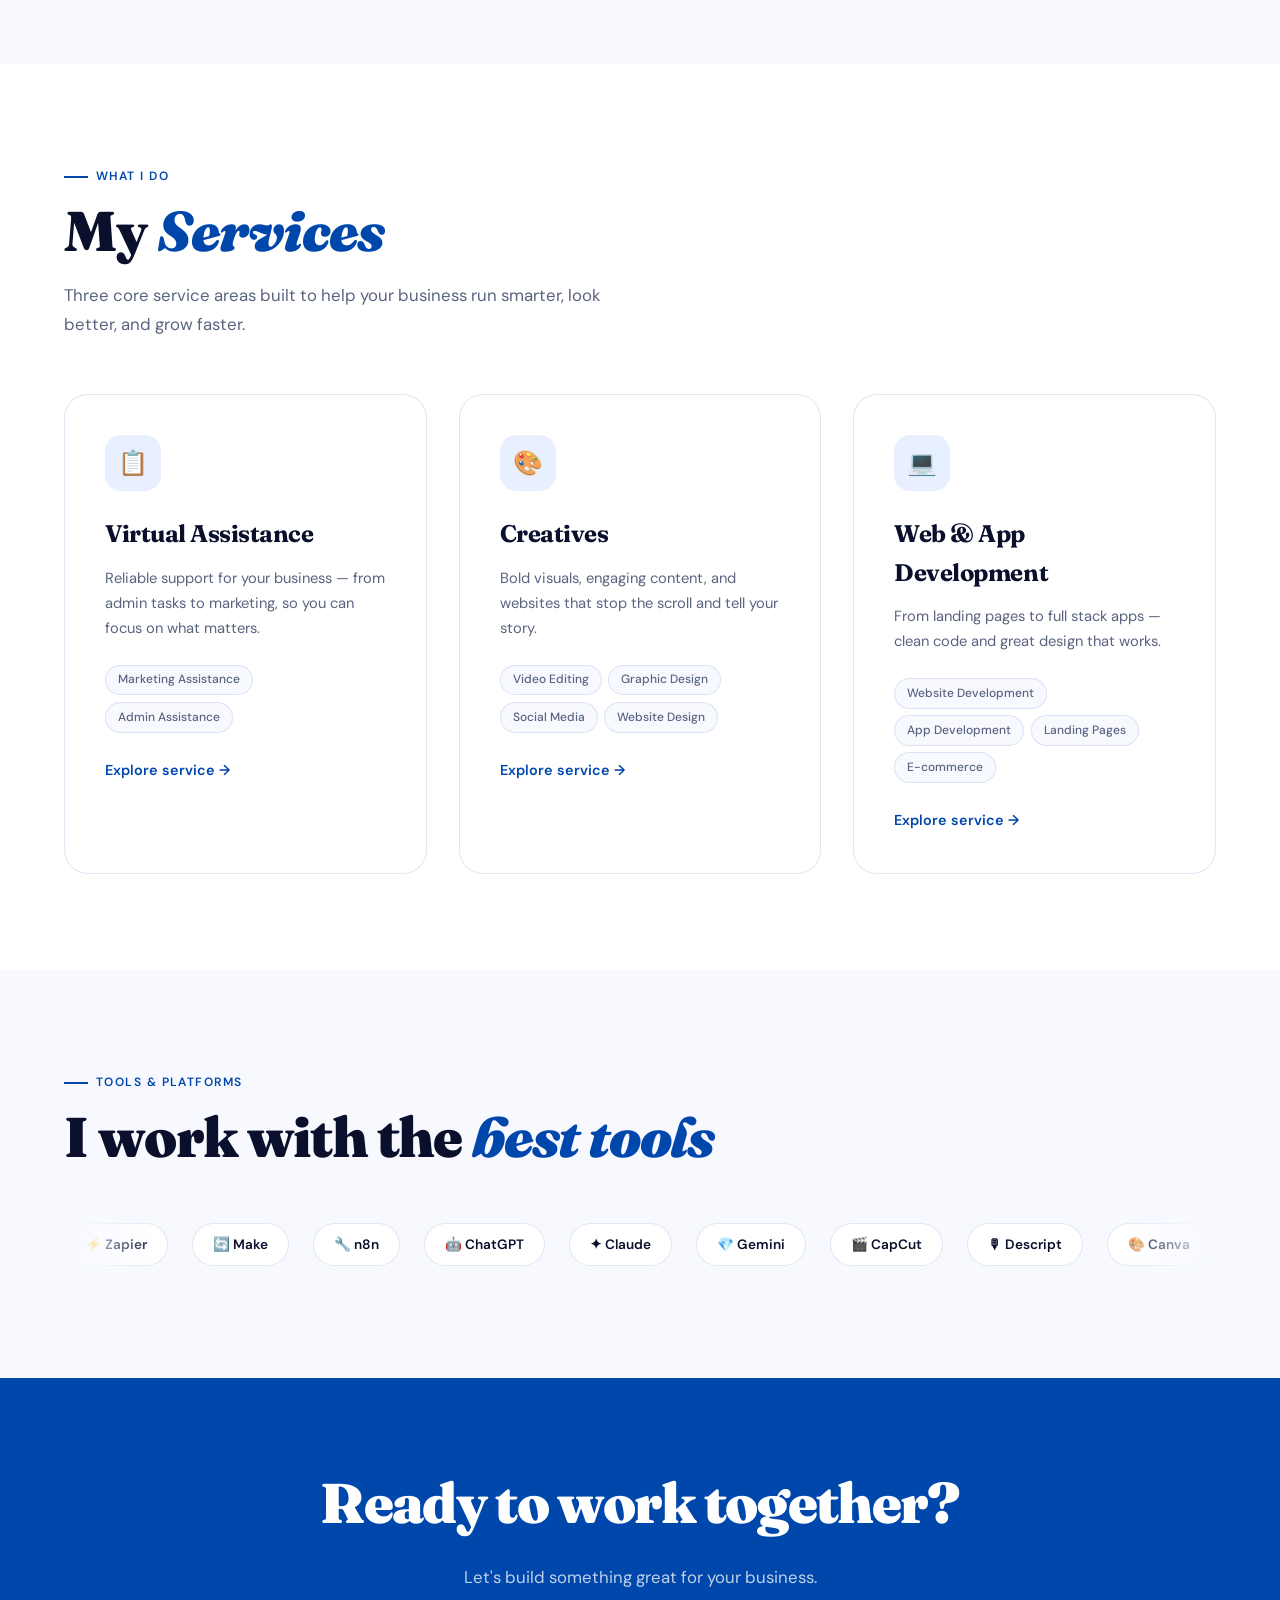
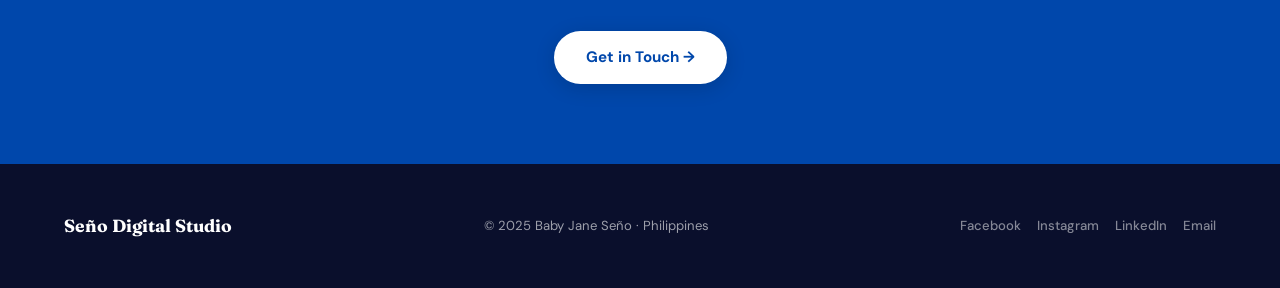
==== commit 524cf4ff: "Update index.html" ====
--- a/index.html
+++ b/index.html
@@ -3,18 +3,29 @@
 <head>
   <meta charset="UTF-8" />
   <meta name="viewport" content="width=device-width, initial-scale=1.0" />
+
   <title>Seño Digital Studio — Baby Jane Seño</title>
-  <meta name="description" content="Helping businesses grow through design, systems, and smart automations. Freelance services in AI Automation, Virtual Assistance, and Creative Design.">
+  <meta name="description" content="Helping businesses grow through design, systems, and web and app development. Freelance services in Virtual Assistance, Creative Design, and Web and App Development.">
+
+  <!-- Open Graph (LinkedIn preview) -->
+  <meta property="og:title" content="Seño Digital Studio" />
+  <meta property="og:description" content="Helping businesses grow through design, systems, and web and app development." />
+  <meta property="og:type" content="website" />
+  <meta property="og:url" content="https://enajfs.github.io/portfolio/" />
+  <meta property="og:image" content="https://enajfs.github.io/portfolio/assets/ogwebsite.png" />
+
+  <meta name="author" content="Baby Jane Seño">
+
   <link rel="stylesheet" href="styles.css" />
+
   <!-- Google tag (gtag.js) -->
-<script async src="https://www.googletagmanager.com/gtag/js?id=G-JZ7YSRFRRG"></script>
-<script>
-  window.dataLayer = window.dataLayer || [];
-  function gtag(){dataLayer.push(arguments);}
-  gtag('js', new Date());
-
-  gtag('config', 'G-JZ7YSRFRRG');
-</script>
+  <script async src="https://www.googletagmanager.com/gtag/js?id=G-JZ7YSRFRRG"></script>
+  <script>
+    window.dataLayer = window.dataLayer || [];
+    function gtag(){dataLayer.push(arguments);}
+    gtag('js', new Date());
+    gtag('config', 'G-JZ7YSRFRRG');
+  </script>
 </head>
 <body>
 
@@ -23,7 +34,7 @@
   <a href="/portfolio/index.html" class="nav-logo">Seño Digital Studio</a>
   <ul class="nav-links">
     <li><a href="/portfolio/index.html">Home</a></li>
-    <li><a href="/portfolio/ai-automation.html">AI Automation</a></li>
+   <li><a href="/portfolio/ai-.html" style="display: none;">AI </a></li>
     <li><a href="/portfolio/virtual-assistance.html">Virtual Assistance</a></li>
     <li><a href="/portfolio/creatives.html">Creatives</a></li>
     <li><a href="/portfolio/web-app-development.html">Web & App</a></li>
@@ -35,7 +46,7 @@
 </nav>
 <div class="mobile-menu">
   <a href="index.html">Home</a>
-  <a href="ai-automation.html">AI Automation</a>
+  <a href="ai-.html" style="display: none;">AI </a>
   <a href="virtual-assistance.html">Virtual Assistance</a>
   <a href="creatives.html">Creatives</a>
   <a href="/portfolio/web-app-development.html">Web & App</a>
@@ -47,8 +58,8 @@
   <div class="hero-bg"></div>
   <div class="hero-content">
     <div class="hero-eyebrow">Seño Digital Studio</div>
-    <h1>Design.<br><em>Systems.</em><br>Automation.</h1>
-    <p class="hero-sub">Helping businesses grow through creative design, efficient systems, and smart AI automation.</p>
+    <h1>Design.<br><em>Systems.</em><br>.</h1>
+    <p class="hero-sub">Helping businesses grow through creative design, efficient systems, and smart AI .</p>
     <div class="hero-actions">
       <a href="#services" class="btn-primary">View My Services ↓</a>
       <a href="contact.html" class="btn-secondary">Let's Work Together</a>
@@ -59,28 +70,28 @@
 <!-- ABOUT -->
 <section class="about" id="about">
   <div class="about-grid">
-    <div class="about-photo reveal">
+    <div class="about-photo ">
       <div class="about-photo-frame">
        <img src="profile.jpeg" alt="Baby Jane Seño" style="width:100%; height:100%; object-fit:cover;" />
       </div>
       <div class="about-photo-accent">Based in the<br>Philippines 🇵🇭</div>
     </div>
     <div class="about-text">
-      <div class="section-label reveal">About Me</div>
-      <h2 class="section-title reveal">Hi, I'm <em>Baby Jane Seño</em></h2>
-      <p class="about-bio reveal">I'm Jane, the creator behind Seño Digital Studio. I help businesses grow through creative design, efficient systems, and smart AI automation. From managing content to streamlining workflows, I focus on making your operations simpler and more effective.</p>
-      <div class="about-tags reveal">
-        <span class="tag">AI Automation</span>
+      <div class="section-label ">About Me</div>
+      <h2 class="section-title ">Hi, I'm <em>Baby Jane Seño</em></h2>
+      <p class="about-bio ">I'm Jane, the creator behind Seño Digital Studio. I help businesses grow through creative design, efficient systems, and smart AI . From managing content to streamlining workflows, I focus on making your operations simpler and more effective.</p>
+      <div class="about-tags ">
+        <span class="tag">AI </span>
         <span class="tag">Virtual Assistance</span>
         <span class="tag">Video Editing</span>
         <span class="tag">Graphic Design</span>
         <span class="tag">Social Media</span>
         <span class="tag">Website Design</span>
       </div>
-      <div class="about-location reveal">
+      <div class="about-location ">
   <span>📍</span> Philippines
 </div>
-<div style="display:flex; gap:1rem; flex-wrap:wrap; margin-top:1.5rem;" class="reveal">
+<div style="display:flex; gap:1rem; flex-wrap:wrap; margin-top:1.5rem;" class="">
   <a href="/portfolio/assets/Resume-Seno-BabyJane.pdf" target="_blank" class="btn-secondary">
     📄 View Resume
   </a>
@@ -94,11 +105,11 @@
 
 <!-- SERVICES -->
 <section id="services" style="background: var(--white);">
-  <div class="section-label reveal">What I Do</div>
-  <h2 class="section-title reveal">My <em>Services</em></h2>
-  <p class="section-sub reveal">Three core service areas built to help your business run smarter, look better, and grow faster.</p>
+  <div class="section-label ">What I Do</div>
+  <h2 class="section-title ">My <em>Services</em></h2>
+  <p class="section-sub ">Three core service areas built to help your business run smarter, look better, and grow faster.</p>
   <div class="services-grid">
-    <a href="ai-automation.html" class="service-card reveal" data-delay="0">
+   <a href="ai-.html" class="service-card " data-delay="0" style="display: none;">
       <div class="service-icon">🤖</div>
       <h3>AI Automation</h3>
       <p>Automate repetitive tasks, connect your tools, and build smart systems that work while you sleep.</p>
@@ -110,7 +121,7 @@
       </div>
       <span class="service-link">Explore service →</span>
     </a>
-    <a href="virtual-assistance.html" class="service-card reveal" data-delay="100">
+    <a href="virtual-assistance.html" class="service-card " data-delay="100">
       <div class="service-icon">📋</div>
       <h3>Virtual Assistance</h3>
       <p>Reliable support for your business — from admin tasks to marketing, so you can focus on what matters.</p>
@@ -120,7 +131,7 @@
       </div>
       <span class="service-link">Explore service →</span>
     </a>
-    <a href="creatives.html" class="service-card reveal" data-delay="200">
+    <a href="creatives.html" class="service-card " data-delay="200">
       <div class="service-icon">🎨</div>
       <h3>Creatives</h3>
       <p>Bold visuals, engaging content, and websites that stop the scroll and tell your story.</p>
@@ -132,7 +143,7 @@
       </div>
       <span class="service-link">Explore service →</span>
     </a>
-    <a href="/portfolio/web-app-development.html" class="service-card reveal" data-delay="300">
+    <a href="/portfolio/web-app-development.html" class="service-card " data-delay="300">
   <div class="service-icon">💻</div>
   <h3>Web & App Development</h3>
   <p>From landing pages to full stack apps — clean code and great design that works.</p>
@@ -149,8 +160,8 @@
 
 <!-- TOOLS -->
 <section class="tools">
-  <div class="section-label reveal">Tools & Platforms</div>
-  <h2 class="section-title reveal" style="margin-bottom:2.5rem;">I work with the <em>best tools</em></h2>
+  <div class="section-label ">Tools & Platforms</div>
+  <h2 class="section-title " style="margin-bottom:2.5rem;">I work with the <em>best tools</em></h2>
   <div class="tools-marquee-wrapper">
     <div class="tools-marquee">
       <span class="tool-pill">⚡ Zapier</span>
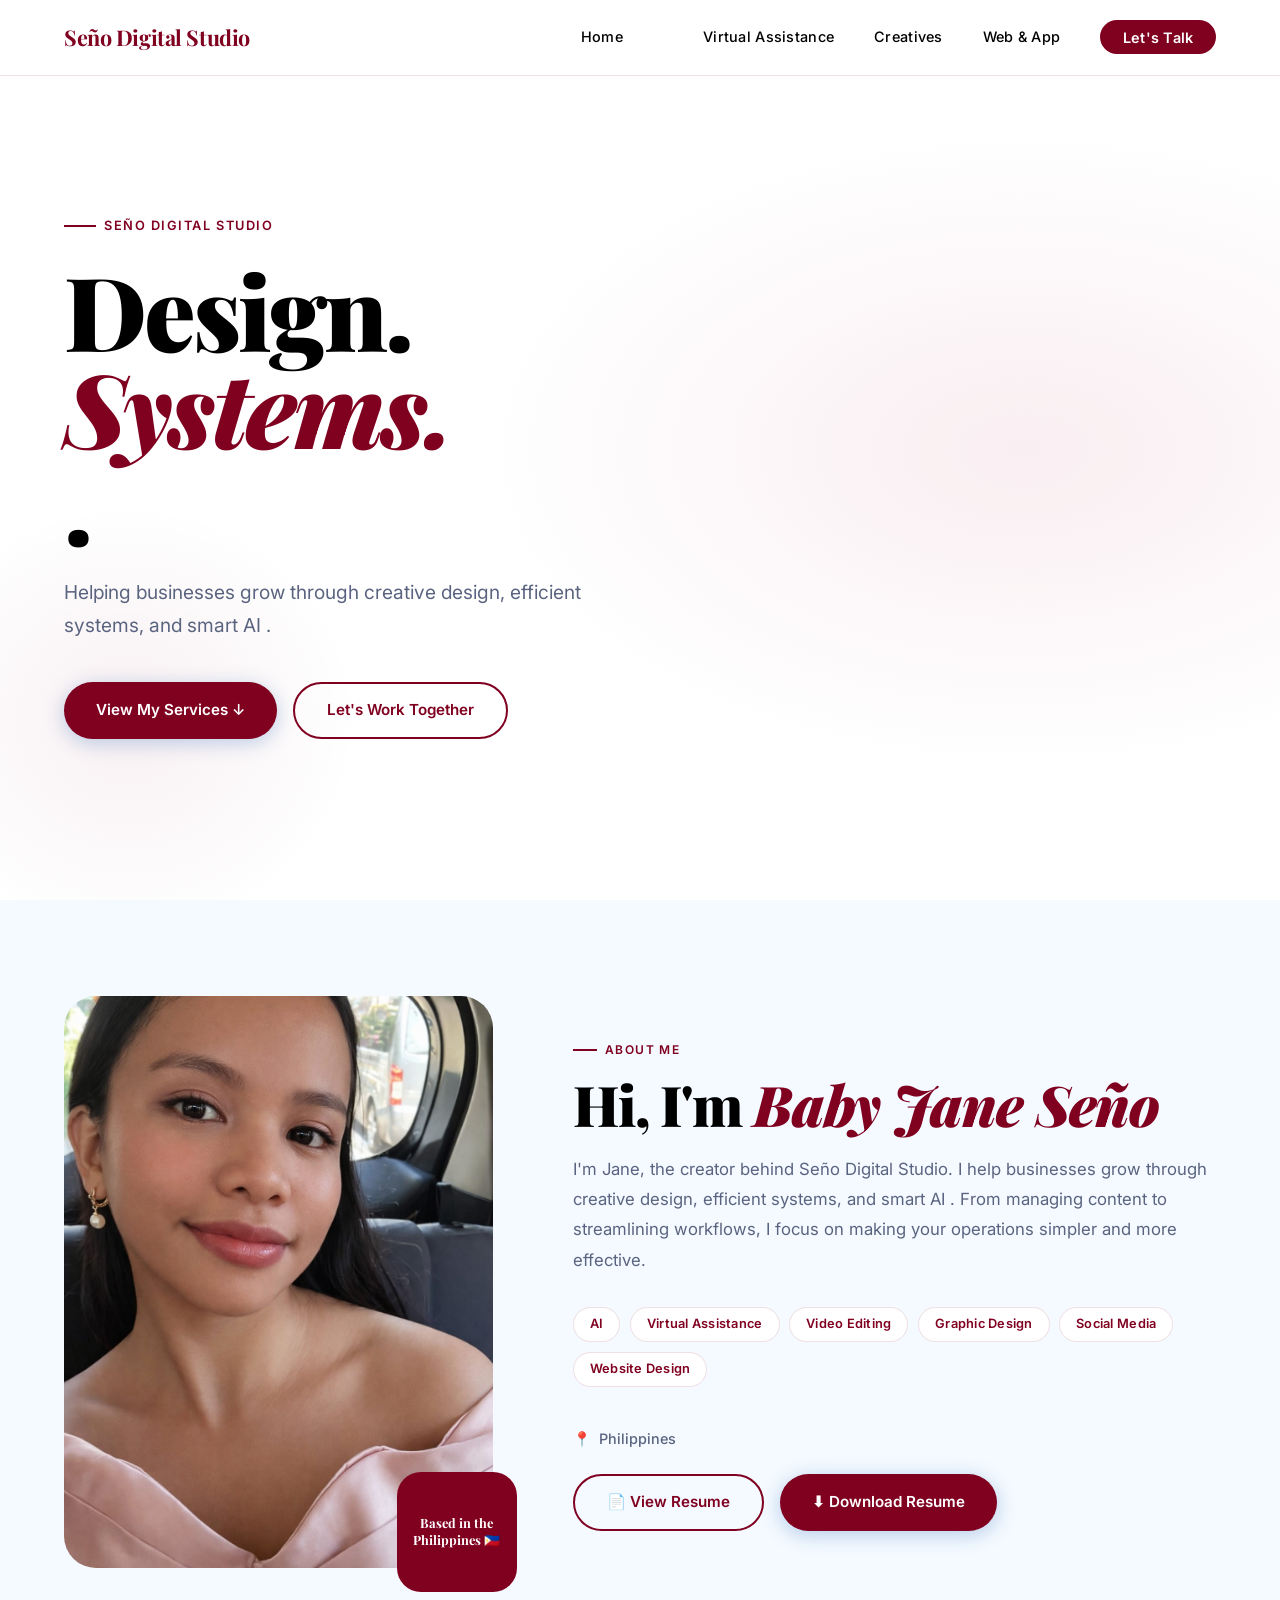
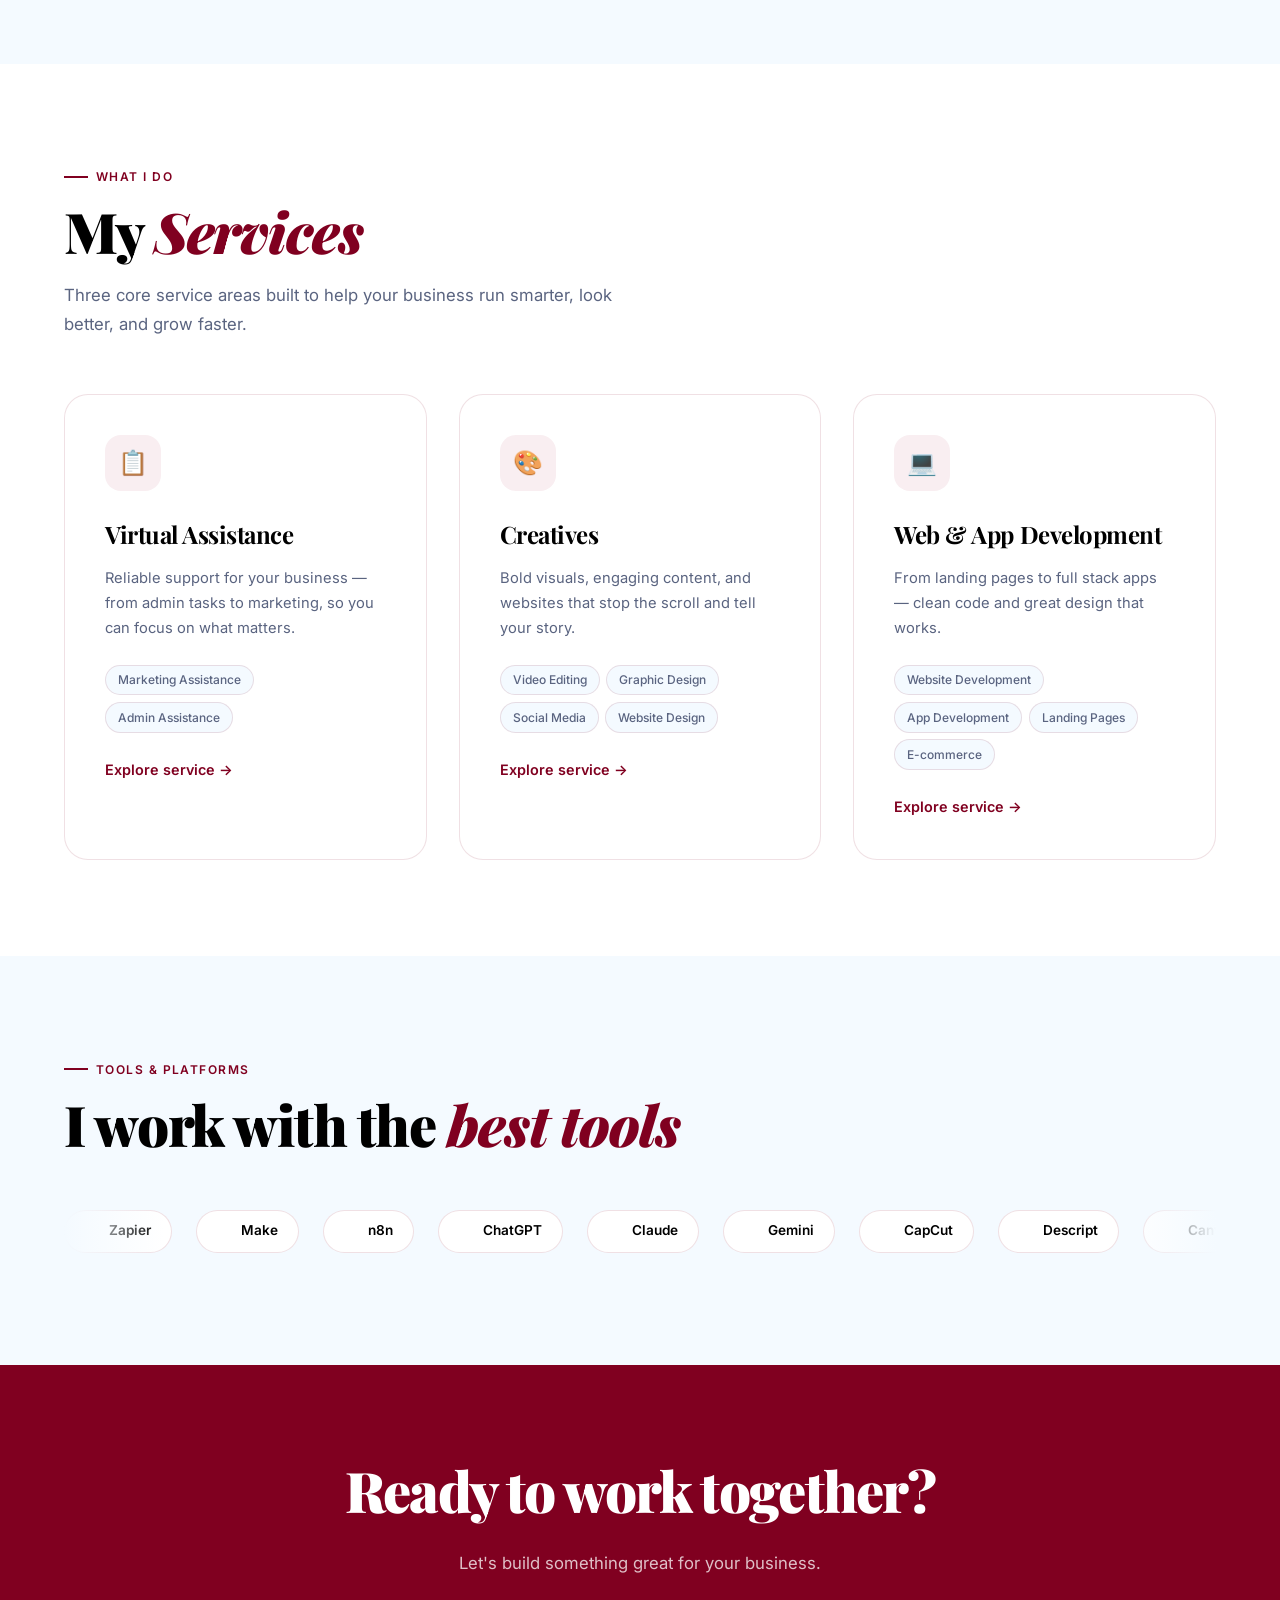
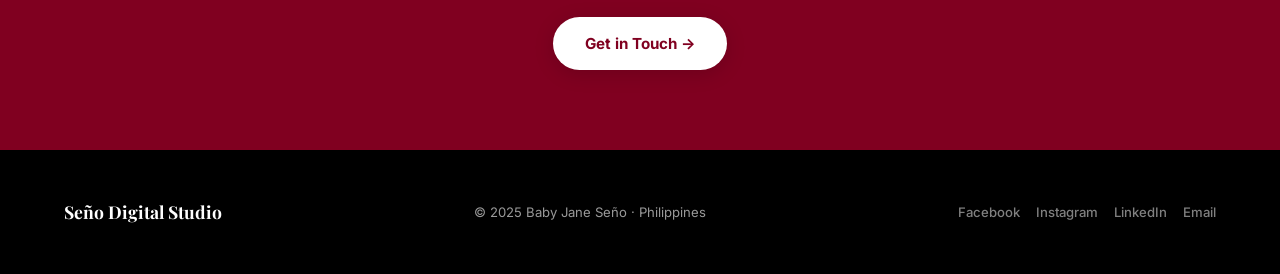
==== commit 89b362d2: "Update index.html" ====
--- a/index.html
+++ b/index.html
@@ -164,50 +164,56 @@
   <h2 class="section-title " style="margin-bottom:2.5rem;">I work with the <em>best tools</em></h2>
   <div class="tools-marquee-wrapper">
     <div class="tools-marquee">
-      <span class="tool-pill">⚡ Zapier</span>
-      <span class="tool-pill">🔄 Make</span>
-      <span class="tool-pill">🔧 n8n</span>
-      <span class="tool-pill">🤖 ChatGPT</span>
-      <span class="tool-pill">✦ Claude</span>
-      <span class="tool-pill">💎 Gemini</span>
-      <span class="tool-pill">🎬 CapCut</span>
-      <span class="tool-pill">🎙 Descript</span>
-      <span class="tool-pill">🎨 Canva</span>
-      <span class="tool-pill">📊 Google Workspace</span>
-      <span class="tool-pill">✅ Asana</span>
-      <span class="tool-pill">📋 ClickUp</span>
-      <span class="tool-pill">📌 Trello</span>
-      <span class="tool-pill">📣 Buffer</span>
-      <span class="tool-pill">🌐 WordPress</span>
-      <span class="tool-pill">🏗 Wix</span>
-      <span class="tool-pill">🔗 Carrd</span>
-      <span class="tool-pill">🚂 Railway</span>
-      <span class="tool-pill">▲ Vercel</span>
-      <span class="tool-pill">🐙 GitHub</span>
-      <span class="tool-pill">📋 Monday.com</span>
-      <!-- Duplicate for infinite scroll -->
-      <span class="tool-pill">⚡ Zapier</span>
-      <span class="tool-pill">🔄 Make</span>
-      <span class="tool-pill">🔧 n8n</span>
-      <span class="tool-pill">🤖 ChatGPT</span>
-      <span class="tool-pill">✦ Claude</span>
-      <span class="tool-pill">💎 Gemini</span>
-      <span class="tool-pill">🎬 CapCut</span>
-      <span class="tool-pill">🎙 Descript</span>
-      <span class="tool-pill">🎨 Canva</span>
-      <span class="tool-pill">📊 Google Workspace</span>
-      <span class="tool-pill">✅ Asana</span>
-      <span class="tool-pill">📋 ClickUp</span>
-      <span class="tool-pill">📌 Trello</span>
-      <span class="tool-pill">📣 Buffer</span>
-      <span class="tool-pill">🌐 WordPress</span>
-      <span class="tool-pill">🏗 Wix</span>
-      <span class="tool-pill">🔗 Carrd</span>
-      <span class="tool-pill">🚂 Railway</span>
-      <span class="tool-pill">▲ Vercel</span>
-      <span class="tool-pill">🐙 GitHub</span>
-      <span class="tool-pill">📋 Monday.com</span>
-    </div>
+  <span class="tool-pill"><img src="https://cdn.simpleicons.org/zapier" width="16" height="16" /> Zapier</span>
+  <span class="tool-pill"><img src="https://cdn.simpleicons.org/make" width="16" height="16" /> Make</span>
+  <span class="tool-pill"><img src="https://cdn.simpleicons.org/n8n" width="16" height="16" /> n8n</span>
+  <span class="tool-pill"><img src="https://cdn.simpleicons.org/openai" width="16" height="16" /> ChatGPT</span>
+  <span class="tool-pill"><img src="https://cdn.simpleicons.org/anthropic" width="16" height="16" /> Claude</span>
+  <span class="tool-pill"><img src="https://cdn.simpleicons.org/googlegemini" width="16" height="16" /> Gemini</span>
+  <span class="tool-pill"><img src="https://cdn.simpleicons.org/capcut" width="16" height="16" /> CapCut</span>
+  <span class="tool-pill"><img src="https://cdn.simpleicons.org/descript" width="16" height="16" /> Descript</span>
+  <span class="tool-pill"><img src="https://cdn.simpleicons.org/canva" width="16" height="16" /> Canva</span>
+  <span class="tool-pill"><img src="https://cdn.simpleicons.org/googleworkspace" width="16" height="16" /> Google Workspace</span>
+  <span class="tool-pill"><img src="https://cdn.simpleicons.org/asana" width="16" height="16" /> Asana</span>
+  <span class="tool-pill"><img src="https://cdn.simpleicons.org/clickup" width="16" height="16" /> ClickUp</span>
+  <span class="tool-pill"><img src="https://cdn.simpleicons.org/trello" width="16" height="16" /> Trello</span>
+  <span class="tool-pill"><img src="https://cdn.simpleicons.org/buffer" width="16" height="16" /> Buffer</span>
+  <span class="tool-pill"><img src="https://cdn.simpleicons.org/monday" width="16" height="16" /> Monday.com</span>
+  <span class="tool-pill"><img src="https://cdn.simpleicons.org/wordpress" width="16" height="16" /> WordPress</span>
+  <span class="tool-pill"><img src="https://cdn.simpleicons.org/wix" width="16" height="16" /> Wix</span>
+  <span class="tool-pill"><img src="https://cdn.simpleicons.org/carrd" width="16" height="16" /> Carrd</span>
+  <span class="tool-pill"><img src="https://cdn.simpleicons.org/railway" width="16" height="16" /> Railway</span>
+  <span class="tool-pill"><img src="https://cdn.simpleicons.org/vercel" width="16" height="16" /> Vercel</span>
+  <span class="tool-pill"><img src="https://cdn.simpleicons.org/github" width="16" height="16" /> GitHub</span>
+  <span class="tool-pill"><img src="https://cdn.simpleicons.org/react" width="16" height="16" /> React</span>
+  <span class="tool-pill"><img src="https://cdn.simpleicons.org/fastapi" width="16" height="16" /> FastAPI</span>
+  <span class="tool-pill"><img src="https://cdn.simpleicons.org/postgresql" width="16" height="16" /> PostgreSQL</span>
+  <!-- Duplicate set for infinite scroll -->
+  <span class="tool-pill"><img src="https://cdn.simpleicons.org/zapier" width="16" height="16" /> Zapier</span>
+  <span class="tool-pill"><img src="https://cdn.simpleicons.org/make" width="16" height="16" /> Make</span>
+  <span class="tool-pill"><img src="https://cdn.simpleicons.org/n8n" width="16" height="16" /> n8n</span>
+  <span class="tool-pill"><img src="https://cdn.simpleicons.org/openai" width="16" height="16" /> ChatGPT</span>
+  <span class="tool-pill"><img src="https://cdn.simpleicons.org/anthropic" width="16" height="16" /> Claude</span>
+  <span class="tool-pill"><img src="https://cdn.simpleicons.org/googlegemini" width="16" height="16" /> Gemini</span>
+  <span class="tool-pill"><img src="https://cdn.simpleicons.org/capcut" width="16" height="16" /> CapCut</span>
+  <span class="tool-pill"><img src="https://cdn.simpleicons.org/descript" width="16" height="16" /> Descript</span>
+  <span class="tool-pill"><img src="https://cdn.simpleicons.org/canva" width="16" height="16" /> Canva</span>
+  <span class="tool-pill"><img src="https://cdn.simpleicons.org/googleworkspace" width="16" height="16" /> Google Workspace</span>
+  <span class="tool-pill"><img src="https://cdn.simpleicons.org/asana" width="16" height="16" /> Asana</span>
+  <span class="tool-pill"><img src="https://cdn.simpleicons.org/clickup" width="16" height="16" /> ClickUp</span>
+  <span class="tool-pill"><img src="https://cdn.simpleicons.org/trello" width="16" height="16" /> Trello</span>
+  <span class="tool-pill"><img src="https://cdn.simpleicons.org/buffer" width="16" height="16" /> Buffer</span>
+  <span class="tool-pill"><img src="https://cdn.simpleicons.org/monday" width="16" height="16" /> Monday.com</span>
+  <span class="tool-pill"><img src="https://cdn.simpleicons.org/wordpress" width="16" height="16" /> WordPress</span>
+  <span class="tool-pill"><img src="https://cdn.simpleicons.org/wix" width="16" height="16" /> Wix</span>
+  <span class="tool-pill"><img src="https://cdn.simpleicons.org/carrd" width="16" height="16" /> Carrd</span>
+  <span class="tool-pill"><img src="https://cdn.simpleicons.org/railway" width="16" height="16" /> Railway</span>
+  <span class="tool-pill"><img src="https://cdn.simpleicons.org/vercel" width="16" height="16" /> Vercel</span>
+  <span class="tool-pill"><img src="https://cdn.simpleicons.org/github" width="16" height="16" /> GitHub</span>
+  <span class="tool-pill"><img src="https://cdn.simpleicons.org/react" width="16" height="16" /> React</span>
+  <span class="tool-pill"><img src="https://cdn.simpleicons.org/fastapi" width="16" height="16" /> FastAPI</span>
+  <span class="tool-pill"><img src="https://cdn.simpleicons.org/postgresql" width="16" height="16" /> PostgreSQL</span>
+</div>
   </div>
 </section>
 
--- a/styles.css
+++ b/styles.css
@@ -1,21 +1,21 @@
-@import url('https://fonts.googleapis.com/css2?family=Fraunces:ital,opsz,wght@0,9..144,300;0,9..144,700;0,9..144,900;1,9..144,300;1,9..144,700&family=DM+Sans:wght@300;400;500;600&display=swap');
+@import url('https://fonts.googleapis.com/css2?family=Playfair+Display:ital,wght@0,400;0,700;0,900;1,400;1,700&family=Inter:wght@300;400;500;600&display=swap');
 
 :root {
-  --cobalt: #0047AB;
-  --cobalt-dark: #003380;
-  --cobalt-deeper: #002060;
-  --cobalt-light: #e8f0ff;
-  --cobalt-mid: #4a7fd4;
+  --cobalt: #800020;
+  --cobalt-dark: #600018;
+  --cobalt-deeper: #400010;
+  --cobalt-light: #F9EEF1;
+  --cobalt-mid: #b05070;
   --white: #ffffff;
-  --off-white: #f7f9ff;
-  --text-dark: #0a0f2c;
+  --off-white: #F4FAFF;
+  --text-dark: #000000;
   --text-muted: #5a6480;
-  --border: rgba(0, 71, 171, 0.12);
-  --font-heading: 'Fraunces', serif;
-  --font-body: 'DM Sans', sans-serif;
+  --border: rgba(128, 0, 32, 0.12);
+  --font-heading: 'Playfair Display', serif;
+  --font-body: 'Inter', sans-serif;
   --transition: 0.3s cubic-bezier(0.4, 0, 0.2, 1);
-  --shadow: 0 4px 24px rgba(0, 71, 171, 0.10);
-  --shadow-hover: 0 12px 40px rgba(0, 71, 171, 0.18);
+  --shadow: 0 4px 24px rgba(128, 0, 32, 0.10);
+  --shadow-hover: 0 12px 40px rgba(128, 0, 32, 0.18);
 }
 
 *, *::before, *::after { box-sizing: border-box; margin: 0; padding: 0; }
@@ -163,7 +163,7 @@
   inset: 0;
   background:
     radial-gradient(ellipse 60% 50% at 80% 50%, var(--cobalt-light) 0%, transparent 70%),
-    radial-gradient(ellipse 30% 40% at 10% 80%, rgba(0,71,171,0.06) 0%, transparent 60%);
+    radial-gradient(ellipse 30% 40% at 10% 80%, rgba(128,0,32,0.06) 0%, transparent 60%);
   pointer-events: none;
 }
 
